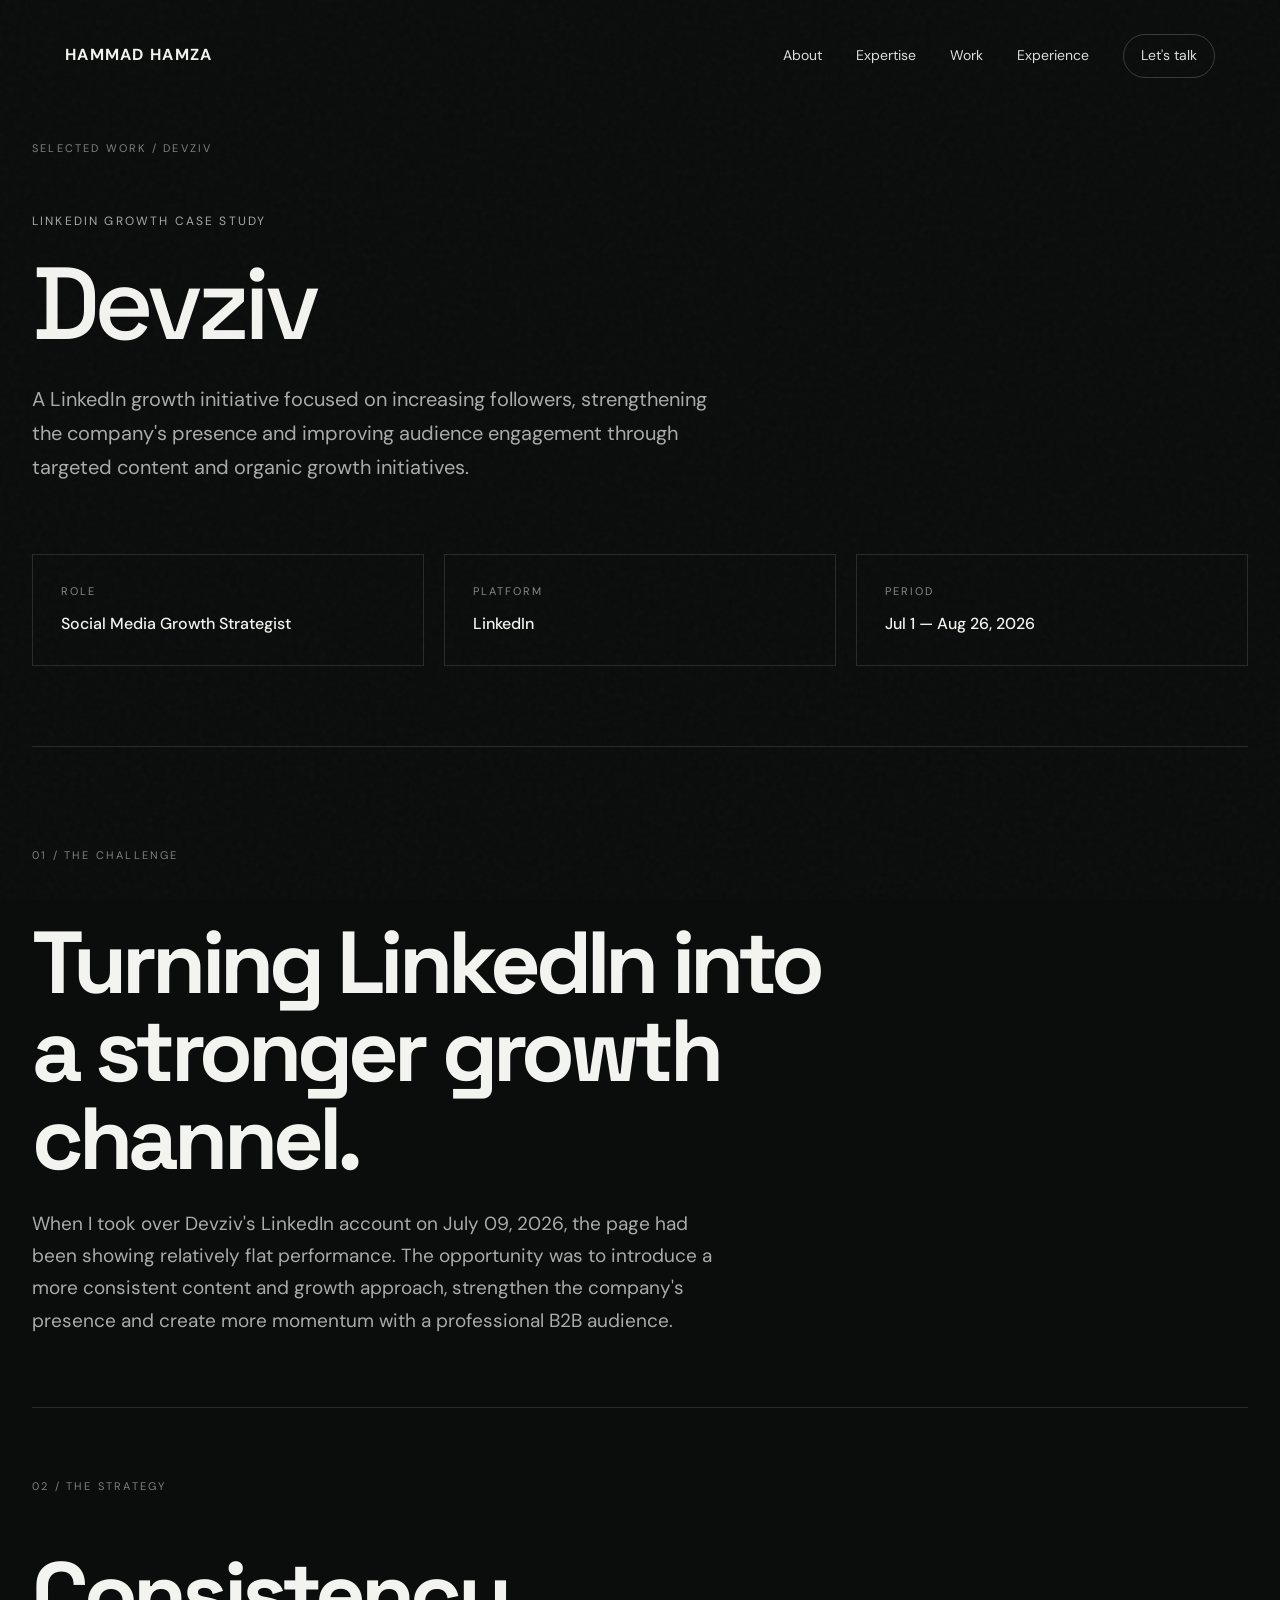
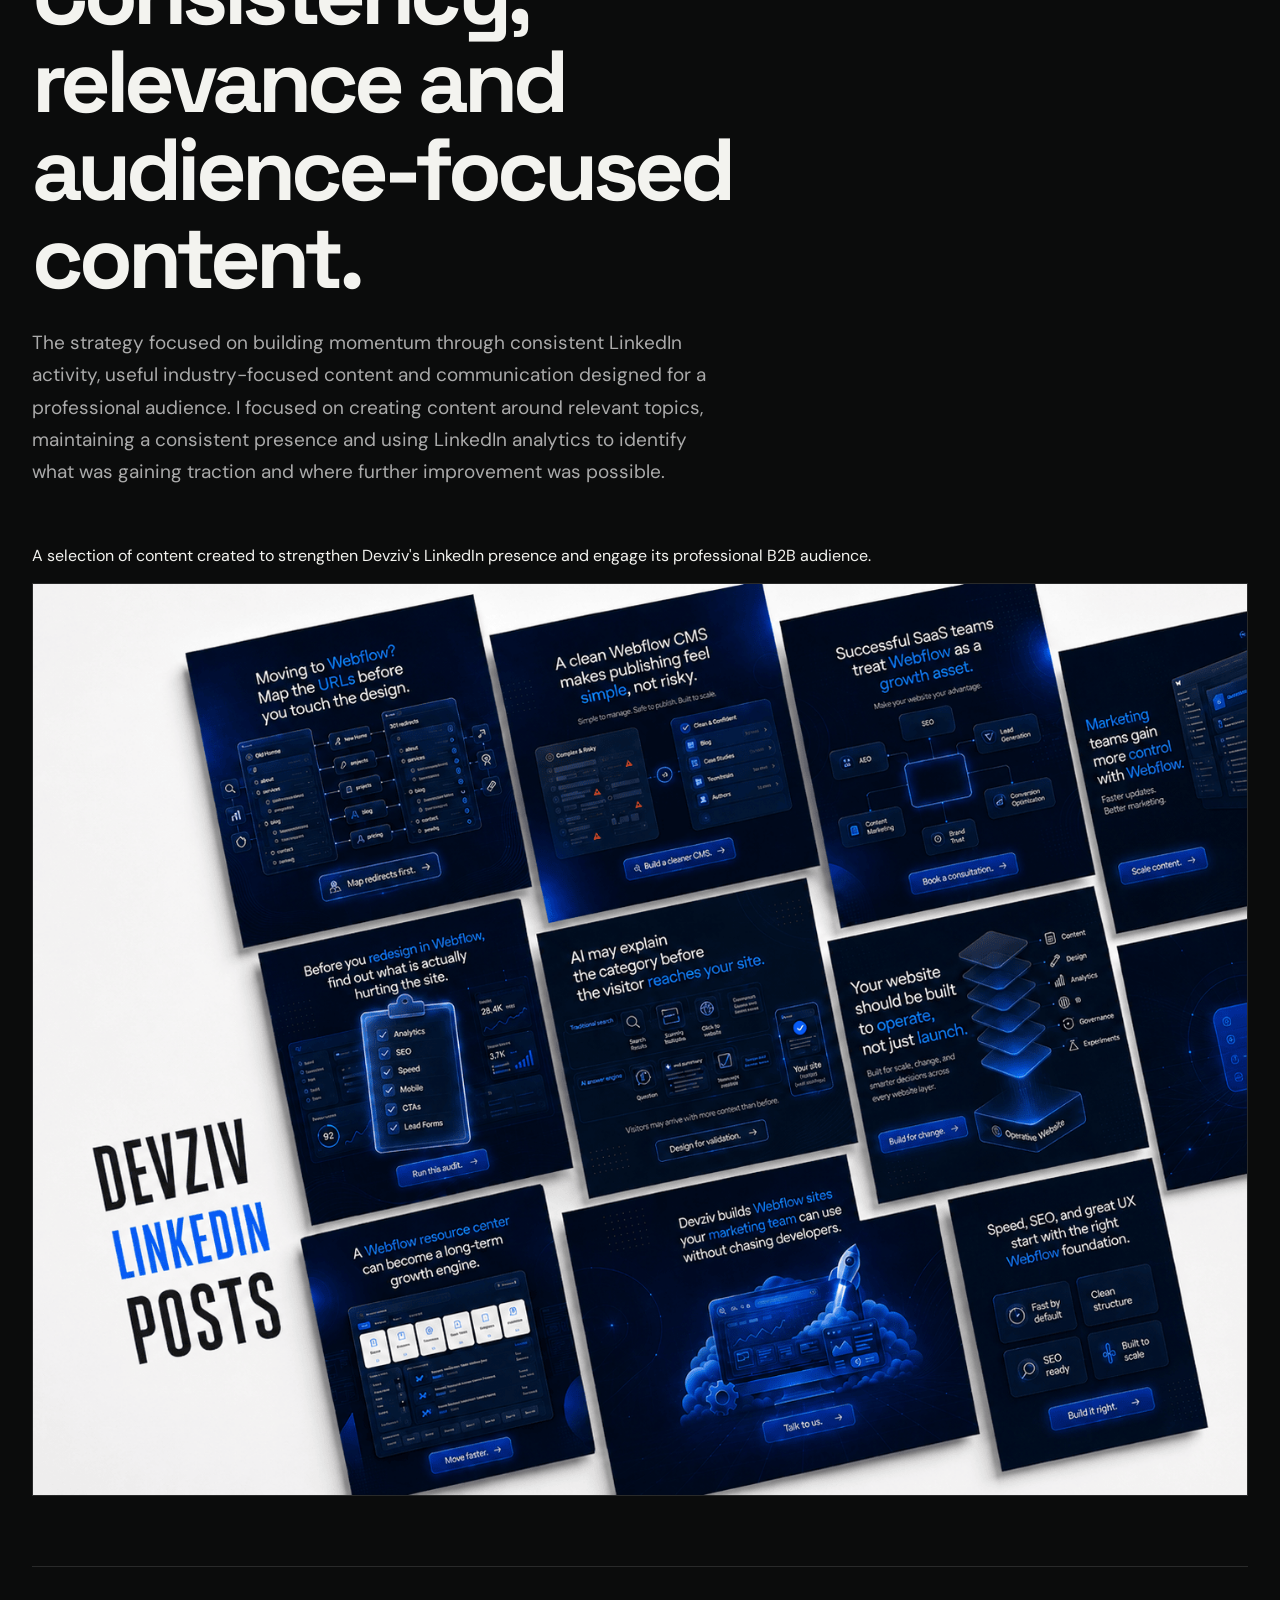
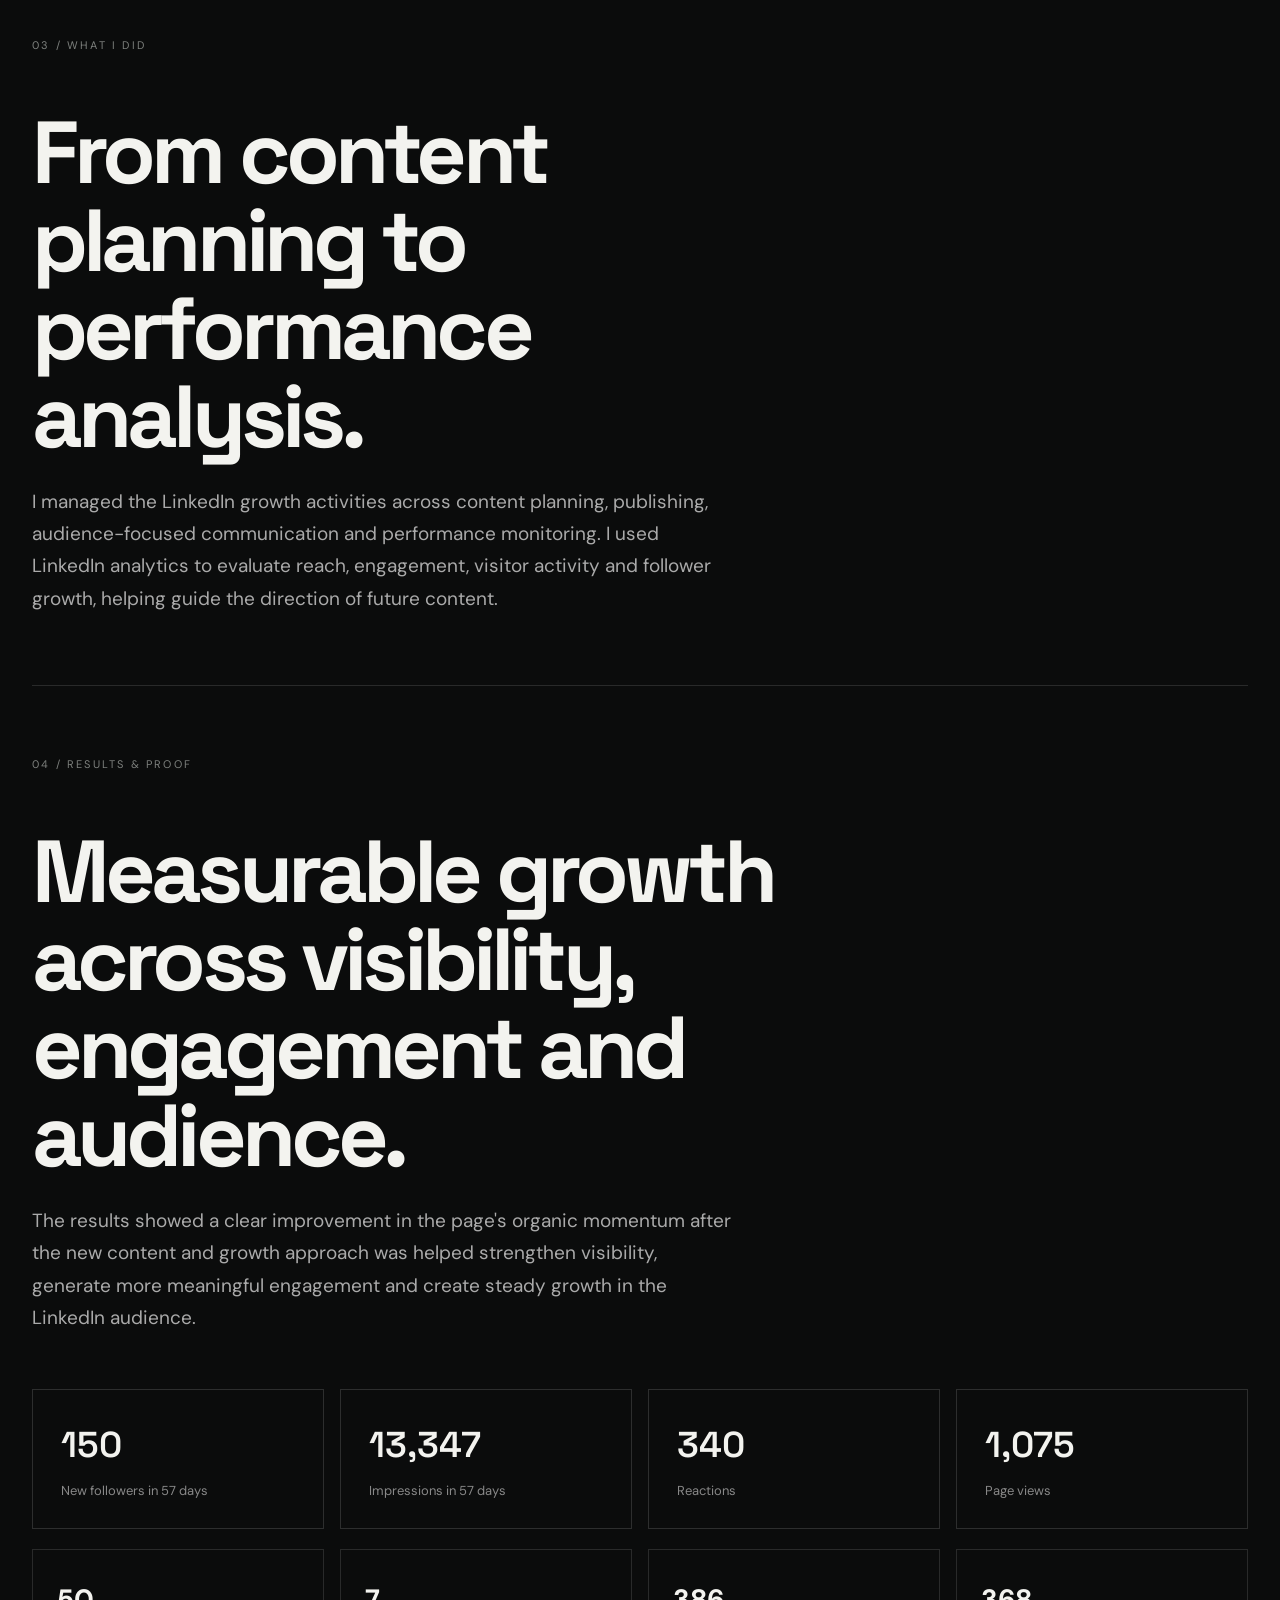
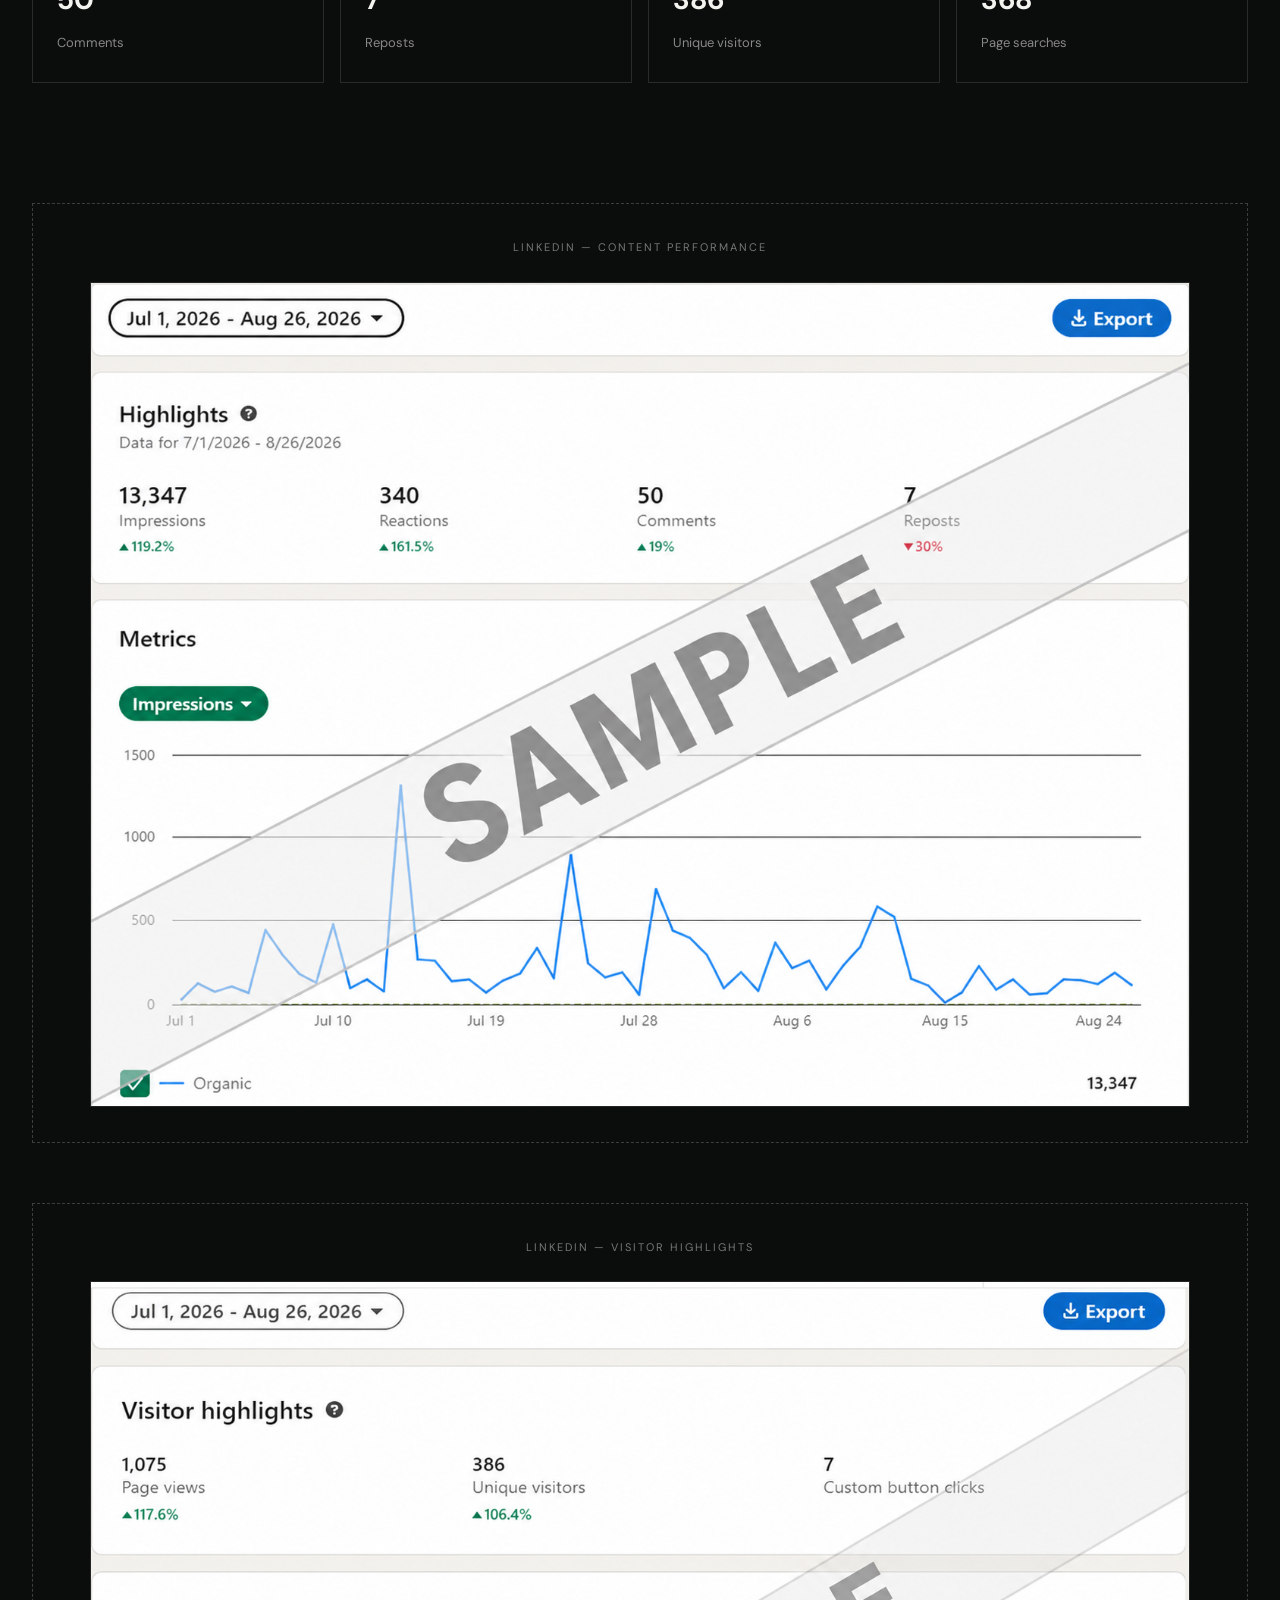
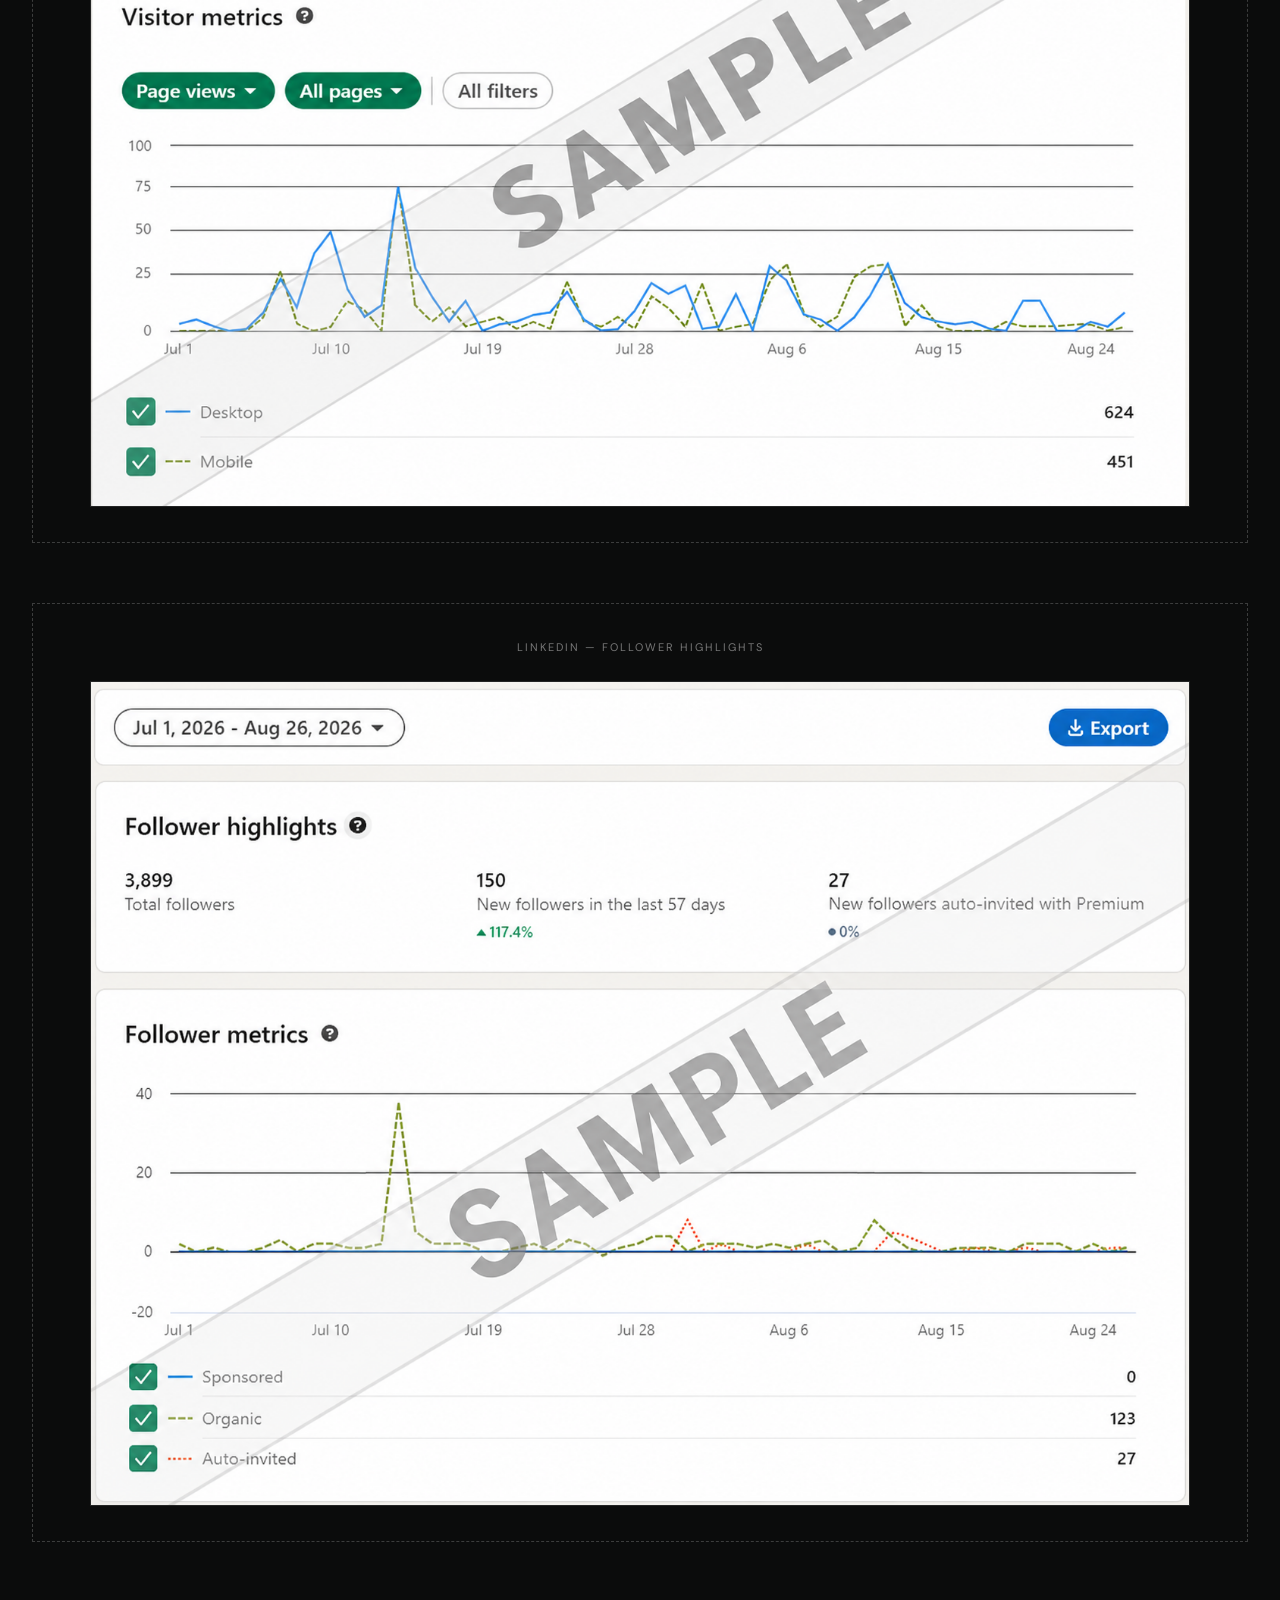
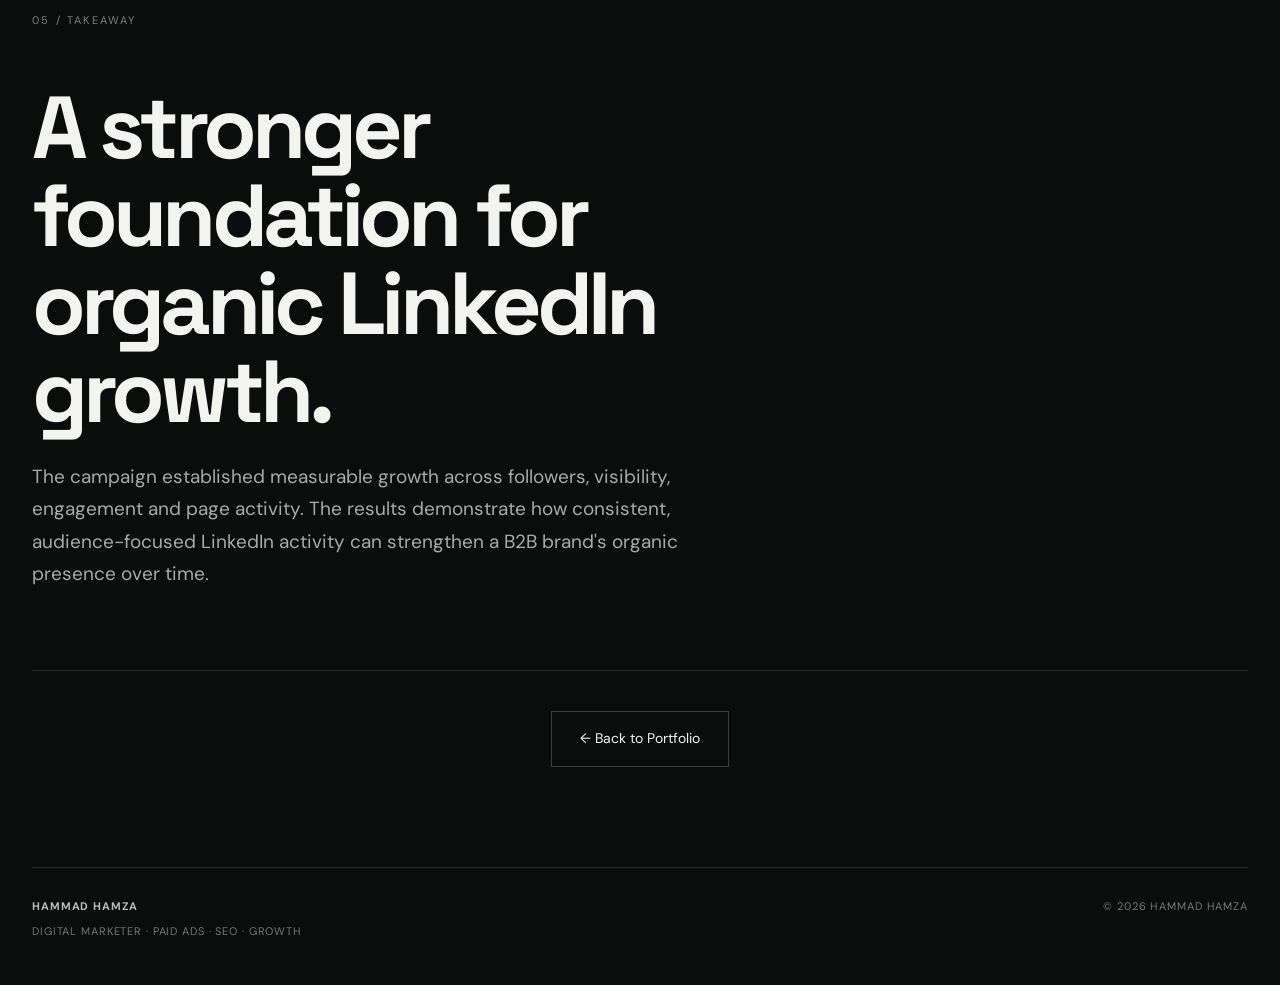
==== devziv.html @ 05656475 "Fix GitHub Pages file structure" ====
<!DOCTYPE html>
<html lang="en">
<head>
  <meta charset="UTF-8">
  <meta name="viewport" content="width=device-width, initial-scale=1.0">
  <meta name="description" content="Devziv — LinkedIn Growth Case Study by Hammad Hamza.">
  <title>Devziv — Hammad Hamza</title>

  <link rel="preconnect" href="https://fonts.googleapis.com">
  <link rel="preconnect" href="https://fonts.gstatic.com" crossorigin>
  <link href="https://fonts.googleapis.com/css2?family=DM+Sans:wght@400;500;600;700&family=Space+Grotesk:wght@400;500;600;700&display=swap" rel="stylesheet">

  <link rel="stylesheet" href="styles.css">
</head>

<body>

  <div class="noise"></div>

  <header class="site-header">
    <a class="logo" href="index.html">HAMMAD HAMZA</a>

    <nav class="nav">
      <a href="index.html#about">About</a>
      <a href="index.html#expertise">Expertise</a>
      <a href="index.html#work">Work</a>
      <a href="index.html#experience">Experience</a>
      <a href="index.html#contact" class="nav-cta">Let's talk</a>
    </nav>
  </header>

  <main>

    <section class="section-shell case-study-page">

      <div class="section-label">SELECTED WORK / DEVZIV</div>

      <div class="case-page-header">

        <p class="eyebrow">LINKEDIN GROWTH CASE STUDY</p>

        <h1>Devziv</h1>

        <p class="case-page-intro">
          A LinkedIn growth initiative focused on increasing followers,
          strengthening the company's presence and improving audience
          engagement through targeted content and organic growth initiatives.
        </p>

      </div>


      <div class="case-page-overview">

        <div>
          <span class="case-detail-label">ROLE</span>
          <strong>Social Media Growth Strategist</strong>
        </div>

        <div>
          <span class="case-detail-label">PLATFORM</span>
          <strong>LinkedIn</strong>
        </div>

        <div>
          <span class="case-detail-label">PERIOD</span>
          <strong>Jul 1 — Aug 26, 2026</strong>
        </div>

      </div>


      <div class="campaign-section" id="linkedin-growth">

  <div class="section-label">01 / THE CHALLENGE</div>

  <div class="campaign-heading">

    <h2>Turning LinkedIn into a stronger growth channel.</h2>

    <p>
      When I took over Devziv's LinkedIn account on July 09, 2026, the page
      had been showing relatively flat performance. The opportunity was to
      introduce a more consistent content and growth approach, strengthen the
      company's presence and create more momentum with a professional B2B
      audience.
    </p>
  </div>


  <div class="section-label">02 / THE STRATEGY</div>

  <div class="campaign-heading">

    <h2>Consistency, relevance and audience-focused content.</h2>

    <p>
      The strategy focused on building momentum through consistent LinkedIn
      activity, useful industry-focused content and communication designed for
      a professional audience. I focused on creating content around relevant
      topics, maintaining a consistent presence and using LinkedIn analytics
      to identify what was gaining traction and where further improvement was
      possible.
   </p>

  </div>

  <div class="content-showcase">

  <p>
    A selection of content created to strengthen Devziv's LinkedIn presence
    and engage its professional B2B audience.
  </p>

  <img
    src="assets/case-studies/devziv-posts-mockup.png"
    alt="Selected LinkedIn posts created for Devziv">

</div>


  <div class="section-label">03 / WHAT I DID</div>

  <div class="campaign-heading">


    <h2>From content planning to performance analysis.</h2>

    <p>
      I managed the LinkedIn growth activities across content planning,
      publishing, audience-focused communication and performance monitoring.
      I used LinkedIn analytics to evaluate reach, engagement, visitor
      activity and follower growth, helping guide the direction of future
      content.
    </p>

  </div>



  <div class="section-label">04 / RESULTS & PROOF</div>

  <div class="campaign-heading">

    <h2>Measurable growth across visibility, engagement and audience.</h2>

    <p>
      The results showed a clear improvement in the page's organic
      momentum after the new content and growth approach was
      helped strengthen visibility, generate more meaningful engagement
      and create steady growth in the LinkedIn audience.
    </p>

    </div>

      <div class="campaign-results">

    <div class="campaign-result">
      <strong>150</strong>
      <span>New followers in 57 days</span>
    </div>

    <div class="campaign-result">
      <strong>13,347</strong>
      <span>Impressions in 57 days</span>
    </div>

    <div class="campaign-result">
      <strong>340</strong>
      <span>Reactions</span>
    </div>

    <div class="campaign-result">
      <strong>1,075</strong>
      <span>Page views</span>
    </div>

  </div>


  <div class="platform-results">

    <div>
      <strong>50</strong>
      <span>Comments</span>
    </div>

    <div>
      <strong>7</strong>
      <span>Reposts</span>
    </div>

    <div>
      <strong>386</strong>
      <span>Unique visitors</span>
    </div>

    <div>
      <strong>368</strong>
      <span>Page searches</span>
    </div>

  </div>

  </div>


  <div class="campaign-screenshot">

    <span>LINKEDIN — CONTENT PERFORMANCE</span>

    <img
    src="assets/case-studies/devziv-content.png"
    alt="Devziv LinkedIn content highlights">

  </div>


  <div class="campaign-screenshot">

    <span>LINKEDIN — VISITOR HIGHLIGHTS</span>

    <img
    src="assets/case-studies/devziv-visitors.png"
    alt="Devziv LinkedIn visitor highlights">

  </div>


  <div class="campaign-screenshot">

    <span>LINKEDIN — FOLLOWER HIGHLIGHTS</span>

    <img
    src="assets/case-studies/devziv-followers.png"
    alt="Devziv LinkedIn follower growth results">

  </div>

  <div class="takeaway-spacing"></div>

  <div class="section-label">05 / TAKEAWAY</div>

  <div class="campaign-heading">

    <h2>A stronger foundation for organic LinkedIn growth.</h2>

    <p>
      The campaign established measurable growth across followers, visibility,
      engagement and page activity. The results demonstrate how consistent,
      audience-focused LinkedIn activity can strengthen a B2B brand's organic
      presence over time.
    </p>

  </div>

</div>


      <div class="back-to-portfolio">

        <a href="index.html#work">← Back to Portfolio</a>

      </div>

    </section>

  </main>


  <footer>

    <div>
      <strong>HAMMAD HAMZA</strong>
      <span>Digital Marketer · Paid Ads · SEO · Growth</span>
    </div>

    <div>
      <span>© 2026 Hammad Hamza</span>
    </div>

  </footer>

</body>
</html>
---- styles.css ----
:root{
  --bg:#0b0c0c;
  --panel:#111313;
  --panel-2:#171919;
  --text:#f3f3ef;
  --muted:#9b9d99;
  --line:#292c2b;
  --accent:#ff4b18;
  --max:1240px;
  --radius:28px;
}
*{box-sizing:border-box;margin:0;padding:0}
html{scroll-behavior:smooth}
body{background:var(--bg);color:var(--text);font-family:"DM Sans",sans-serif;line-height:1.55;overflow-x:hidden}
body:has(.nav.open){overflow:hidden}
a{color:inherit;text-decoration:none}
button,input,textarea{font:inherit}
button{cursor:pointer}
.noise{position:fixed;inset:0;pointer-events:none;z-index:100;opacity:.035;background-image:url("data:image/svg+xml,%3Csvg viewBox='0 0 180 180' xmlns='http://www.w3.org/2000/svg'%3E%3Cfilter id='n'%3E%3CfeTurbulence type='fractalNoise' baseFrequency='.9' numOctaves='4' stitchTiles='stitch'/%3E%3C/filter%3E%3Crect width='100%25' height='100%25' filter='url(%23n)' opacity='.7'/%3E%3C/svg%3E")}
.site-header{position:fixed;top:10px;left:50%;transform:translateX(-50%);width:min(var(--max),calc(100% - 130px));z-index:50;display:flex;align-items:center;justify-content:space-between;padding:24px 0;mix-blend-mode:normal}
.logo{font-weight:700;letter-spacing:.08em}
.nav{display:flex;align-items:center;gap:34px;font-size:14px}
.nav a{color:#ddd;transition:.25s}
.nav a:hover{color:#fff}
.nav-cta{padding:10px 17px;border:1px solid #3a3c3b;border-radius:999px}
.menu-toggle{display:none;background:none;border:0}
.section-shell,.section{width:min(var(--max),calc(100% - 64px));margin:auto}
.hero{min-height:900px;position:relative;margin-top:24px;border:1px solid #2b2d2c;border-radius:32px;overflow:hidden;background:radial-gradient(circle at 70% 25%,#252827 0,#111313 34%,#0b0c0c 70%)}
.hero:before{content:"";position:absolute;inset:0;background:linear-gradient(120deg,transparent 35%,rgba(255,255,255,.035),transparent 65%);pointer-events:none}
.hero-bg-word{position:absolute;left:5%;top:80px;font-family:"Space Grotesk";font-size:clamp(130px,22vw,290px);font-weight:700;letter-spacing:-.09em;line-height:.8;color:#fff;opacity:.055;white-space:nowrap}
.hero-top{position:absolute;top:28px;left:28px;right:28px;display:flex;justify-content:space-between;color:#a5a6a2;font-size:13px;text-transform:uppercase;letter-spacing:.12em}
.hero-content{position:relative;z-index:2;min-height:790px;display:grid;grid-template-columns:1fr .9fr;align-items:end;padding:170px 7% 150px}
.hero-copy{
  max-width:670px;
  align-self:end;
  transform:translateY(-150px);
}
.eyebrow{font-size:12px;letter-spacing:.18em;text-transform:uppercase;color:#a7a9a6;margin-bottom:24px}
h1,h2,h3{font-family:"Space Grotesk",sans-serif;letter-spacing:-.055em;line-height:.98}
h1{
  font-size:clamp(42px,5vw,50px);
  font-weight:500;
  max-width:750px;
}

h1 span{
  display:block;
  font-size:.55em;
  line-height:1.25;
  letter-spacing:-.02em;
  color:#9b9d99;
  margin-top:18px;
}
h1 em,h2 em{font-style:normal;color:#9b9d99}
.hero-description{max-width:520px;font-size:18px;color:#c2c3bf;margin:32px 0}
.hero-actions{display:flex;align-items:center;gap:28px;margin-top:30px}
.btn{border:0;display:inline-flex;align-items:center;gap:22px;padding:16px 22px;border-radius:999px;font-weight:600}
.btn-primary{background:var(--accent);color:#fff}
.btn-primary span{font-size:18px}
.text-link{font-weight:600}
.text-link span{color:var(--accent);margin-left:8px}
.hero-visual{height:620px;position:relative;display:flex;align-items:center;justify-content:center}
.visual-frame{width:min(430px,90%);height:600px;border-radius:220px 220px 40px 40px;overflow:hidden;border:1px solid #343736;background:linear-gradient(145deg,#6b6d69,#222423);position:relative;box-shadow:0 30px 90px rgba(0,0,0,.5)}
.visual-frame img{
  width:100%;
  height:100%;
  object-fit:contain;
  filter:grayscale(1) contrast(1.05);
  position:relative;
  z-index:2;
  transform:translateY(30px);
}
.visual-placeholder{position:absolute;inset:0;display:flex;flex-direction:column;align-items:center;justify-content:center;color:#d4d5d1;z-index:1}
.visual-placeholder span{font-size:12px;letter-spacing:.2em}
.visual-placeholder strong{font:700 60px "Space Grotesk";letter-spacing:-.07em}
.visual-placeholder small{margin-top:12px;color:#999}
.visual-tag{position:absolute;right:0;bottom:70px;font-size:15px;letter-spacing:.14em;line-height:1.6;color:#aaa;text-align:right}
.hero-bottom{position:absolute;bottom:0;left:0;right:0;border-top:1px solid #282b2a;display:flex;justify-content:space-around;padding:17px 20px;color:#8d8f8c;font-size:12px;text-transform:uppercase;letter-spacing:.12em}
.section{padding:150px 0}
.section-label{font-size:11px;color:#7e817e;letter-spacing:.2em;text-transform:uppercase;margin-bottom:55px}
.intro-grid{display:grid;grid-template-columns:1.1fr 1fr;gap:12%;align-items:start}
.intro h2,.section-heading h2,.toolkit h2{font-size:clamp(48px,6vw,86px);font-weight:500}
.intro h2 span{color:#70736f}
.intro p{color:#a9aba7;margin-bottom:20px;max-width:620px}
.intro .lead{font-size:21px;color:#ddd}
.stats{margin-top:90px;border-top:1px solid var(--line);border-bottom:1px solid var(--line);display:grid;grid-template-columns:repeat(3,1fr)}
.stat{padding:30px 20px;border-right:1px solid var(--line)}
.stat:last-child{border-right:0}
.stat strong{display:block;font:500 clamp(36px,4vw,62px) "Space Grotesk";letter-spacing:-.07em}
.stat span{display:block;color:#80837f;font-size:12px;text-transform:uppercase;letter-spacing:.08em;margin-top:7px}
.section-heading{display:flex;justify-content:space-between;align-items:end;gap:40px;margin-bottom:70px}
.section-heading p{max-width:380px;color:#888b87}
.service-grid{display:grid;grid-template-columns:repeat(2,1fr);border-top:1px solid var(--line);border-left:1px solid var(--line)}
.service-card{min-height:350px;padding:30px;border-right:1px solid var(--line);border-bottom:1px solid var(--line);transition:.35s}
.service-card:hover{background:#121515;transform:translateY(-4px)}
.service-number{color:#666a67;font-size:12px}
.service-card h3{font-size:34px;font-weight:500;margin:70px 0 18px}
.service-card p{color:#8f928e;max-width:340px}
.tags,.case-tags,.tool-cloud{display:flex;flex-wrap:wrap;gap:8px}
.tags{margin-top:25px}
.tags span,.case-tags span{font-size:11px;color:#a3a6a2;border:1px solid #2d302f;padding:6px 9px;border-radius:999px}
.case-study{display:grid;grid-template-columns:100px 1fr;gap:50px;padding:55px 0;border-top:1px solid var(--line)}
.case-study:last-child{border-bottom:1px solid var(--line)}
.case-index{font:500 24px "Space Grotesk";color:#666a67}
.case-meta{font-size:11px;color:#888b87;text-transform:uppercase;letter-spacing:.13em;margin-bottom:22px}
.case-main h3{font-size:clamp(36px,4vw,58px);max-width:850px;font-weight:500}
.case-main>p{max-width:760px;color:#949793;font-size:17px;margin:25px 0}
.case-result{display:flex;align-items:center;gap:18px;margin:30px 0}
.case-result strong{font:500 55px "Space Grotesk";letter-spacing:-.07em}
.case-result span{max-width:230px;color:#777a77;font-size:12px}
.timeline{border-top:1px solid var(--line)}
.timeline-item{display:grid;grid-template-columns:240px 1fr;gap:60px;padding:35px 0;border-bottom:1px solid var(--line)}
.timeline-date{font-size:12px;color:#727571;text-transform:uppercase;letter-spacing:.1em}
.timeline-item h3{font-size:31px;font-weight:500}
.timeline-item h4{font-size:13px;color:var(--accent);font-weight:500;margin:9px 0 15px}
.timeline-item p{max-width:720px;color:#888b87}
.approach-list{border-top:1px solid var(--line)}
.approach-row{display:grid;grid-template-columns:80px 1fr 1.2fr;gap:30px;align-items:center;padding:32px 0;border-bottom:1px solid var(--line)}
.approach-row span{color:#666a67}
.approach-row h3{font-size:35px;font-weight:500}
.approach-row p{color:#858884;max-width:500px}
.toolkit{background:var(--panel);border:1px solid #252827;border-radius:28px;padding:55px}
.tool-cloud{margin-top:55px;gap:12px}
.tool-cloud span{border:1px solid #303332;padding:12px 16px;border-radius:999px;color:#aaa}
.contact{position:relative;min-height:760px;margin-bottom:70px;border:1px solid #2a2d2c;border-radius:32px;overflow:hidden;background:linear-gradient(145deg,#151817,#0c0e0e)}
.contact-bg{position:absolute;right:-5%;top:8%;font:700 clamp(120px,22vw,300px) "Space Grotesk";line-height:.8;letter-spacing:-.1em;color:#fff;opacity:.035;pointer-events:none}
.contact>.section-label{position:absolute;top:35px;left:7%;z-index:2}
.contact-grid{position:relative;z-index:2;display:grid;grid-template-columns:1fr .8fr;gap:10%;padding:150px 7% 80px;min-height:760px;align-items:center}
.contact h2{font-size:clamp(60px,7vw,100px);font-weight:500}
.contact-copy{max-width:560px;color:#969994;font-size:17px;margin:30px 0}
.email{font-size:18px;font-weight:600;border-bottom:1px solid #555;padding-bottom:8px}
.contact-form{background:rgba(20,22,21,.75);border:1px solid #303332;border-radius:24px;padding:30px;backdrop-filter:blur(8px)}
.contact-form label{display:block;color:#8e918d;font-size:12px;margin-bottom:20px;text-transform:uppercase;letter-spacing:.1em}
.contact-form input,.contact-form textarea{display:block;width:100%;background:#0c0e0e;border:1px solid #303332;border-radius:10px;color:#fff;padding:13px;margin-top:8px;outline:none;resize:vertical}
.contact-form input:focus,.contact-form textarea:focus{border-color:#666}
.contact-form .btn{margin-top:5px}
.form-status{font-size:13px;color:#999;margin-top:15px;min-height:20px}
footer{width:min(var(--max),calc(100% - 64px));margin:auto;border-top:1px solid var(--line);padding:30px 0 45px;display:flex;justify-content:space-between;gap:30px;color:#747773;font-size:11px;text-transform:uppercase;letter-spacing:.08em}
footer div{display:flex;flex-direction:column;gap:8px}
footer strong{color:#bbb}
@media(max-width:900px){
  .site-header{padding:18px 0}
  .menu-toggle{display:flex;flex-direction:column;gap:5px}
  .menu-toggle span{display:block;width:25px;height:1px;background:#fff}
  .nav{position:fixed;inset:0;background:#0b0c0c;display:flex;flex-direction:column;justify-content:center;gap:28px;font-size:22px;transform:translateX(100%);transition:.35s}
  .nav.open{transform:translateX(0)}
  .hero{min-height:auto}
  .hero-content{grid-template-columns:1fr;padding:150px 7% 100px}
  .hero-visual{height:500px;margin-top:50px}
  .visual-frame{height:500px}
  .hero-bottom{overflow:auto;justify-content:flex-start;gap:35px;white-space:nowrap}
  .intro-grid,.contact-grid{grid-template-columns:1fr;gap:60px}
  .stats{grid-template-columns:repeat(2,1fr)}
  .stat:nth-child(2){border-right:0}
  .stat:nth-child(-n+2){border-bottom:1px solid var(--line)}
  .service-grid{grid-template-columns:repeat(2,1fr)}
  .timeline-item{grid-template-columns:150px 1fr;gap:25px}
}
@media(max-width:600px){
  .section-shell,.section,footer{width:calc(100% - 30px)}
  .hero{border-radius:22px;margin-top:10px}
  .hero-top{font-size:10px}
  .hero-top span:last-child{display:none}
  .hero-bg-word{top:180px;font-size:105px}
  h1{font-size:54px}
  .hero-description{font-size:16px}
  .hero-actions{flex-wrap:wrap}
  .hero-visual{height:430px}
  .visual-frame{height:430px;width:270px}
  .visual-placeholder strong{font-size:45px}
  .visual-tag{right:3%;bottom:20px}
  .section{padding:100px 0}
  .section-label{margin-bottom:35px}
  .intro h2,.section-heading h2,.toolkit h2{font-size:48px}
  .section-heading{display:block;margin-bottom:45px}
  .section-heading p{margin-top:20px}
  .stats{margin-top:60px}
  .stat{padding:22px 12px}
  .stat strong{font-size:38px}
  .service-grid{grid-template-columns:1fr}
  .service-card{min-height:300px}
  .case-study{grid-template-columns:1fr;gap:15px;padding:40px 0}
  .case-main h3{font-size:38px}
  .timeline-item{grid-template-columns:1fr;gap:10px}
  .approach-row{grid-template-columns:45px 1fr;gap:10px}
  .approach-row p{grid-column:2}
  .toolkit{padding:30px 20px}
  .tool-cloud{margin-top:35px}
  .contact{border-radius:22px;margin-bottom:35px}
  .contact-grid{padding:120px 7% 60px}
  .contact h2{font-size:58px}
  footer{display:block}
  footer div+div{margin-top:20px}
}
.experience-note{
  margin-top:30px;
  color:#d0d3d0;
  font-size:15px;
  line-height:1.6;
  max-width:1000px;
}
.case-results{
  display:flex;
  gap:30px;
  margin:30px 0;
  flex-wrap:nowrap;
  align-items:center;
}

.case-results .case-result{
  flex:1;
  min-width:0;
}

.case-details-link{
  display:block;
  width:max-content;
  margin-top:28px;
  margin-left:auto;
}

.case-footer{
  display:flex;
  align-items:center;
  justify-content:space-between;
  gap:30px;
  margin-top:28px;
}

.case-footer .case-tags{
  margin:0;
}

.case-footer .case-details-link{
  margin:0;
  white-space:nowrap;
}

/* Feeling Blessed case study page */

.case-study-page{
  padding-top:140px;
  padding-bottom:100px;
}

.case-page-header{
  max-width:850px;
  margin:50px 0 70px;
}

.case-page-header h1{
  font-size:clamp(56px, 8vw, 110px);
  line-height:.95;
  margin:15px 0 30px;
}

.case-page-intro{
  max-width:700px;
  font-size:20px;
  line-height:1.7;
  color:#aaa;
}

.case-page-overview{
  display:grid;
  grid-template-columns:repeat(3, 1fr);
  gap:20px;
  margin-bottom:80px;
}

.case-page-overview > div{
  border:1px solid rgba(255,255,255,.12);
  padding:28px;
}

.case-detail-label{
  display:block;
  font-size:11px;
  letter-spacing:2px;
  text-transform:uppercase;
  color:#888;
  margin-bottom:12px;
}

.case-page-overview strong{
  font-size:16px;
  font-weight:500;
}

.campaign-selector{
  display:grid;
  grid-template-columns:repeat(2, 1fr);
  gap:24px;
  margin-bottom:120px;
}

.campaign-card{
  display:block;
  padding:45px;
  min-height:280px;
  border:1px solid rgba(255,255,255,.14);
  text-decoration:none;
  color:inherit;
  transition:transform .3s ease, border-color .3s ease;
}

.campaign-card:hover{
  transform:translateY(-6px);
  border-color:rgba(255,255,255,.4);
}

.campaign-card > span{
  font-size:12px;
  letter-spacing:2px;
  color:#888;
}

.campaign-card h2{
  margin:45px 0 12px;
  font-size:32px;
}

.campaign-card p{
  color:#999;
  margin-bottom:35px;
}

.campaign-card strong{
  font-size:14px;
  font-weight:500;
}

.campaign-section{
  padding-top:100px;
  margin-bottom:120px;
  border-top:1px solid rgba(255,255,255,.12);
  scroll-margin-top:100px;
}

.campaign-section h2{
  font-size:clamp(36px, 5vw, 64px);
  margin:30px 0 20px;
}

.campaign-section > p{
  max-width:700px;
  color:#aaa;
  line-height:1.7;
  font-size:18px;
}

.campaign-proof{
  display:grid;
  grid-template-columns:repeat(2, 1fr);
  gap:24px;
  margin-top:50px;
}

.proof-placeholder{
  min-height:300px;
  border:1px dashed rgba(255,255,255,.2);
  display:flex;
  flex-direction:column;
  align-items:center;
  justify-content:center;
  text-align:center;
}

.proof-placeholder span{
  font-size:12px;
  letter-spacing:2px;
}

.proof-placeholder p{
  color:#777;
  margin-top:10px;
}

@media (max-width:700px){

  .case-study-page{
    padding-top:100px;
  }

  .case-page-overview,
  .campaign-selector,
  .campaign-proof{
    grid-template-columns:1fr;
  }

  .case-page-header h1{
    font-size:56px;
  }

  .campaign-card{
    padding:28px;
  }

}

html{
  scroll-behavior:smooth;
}

/* Ramadan case study */

.campaign-heading{
  max-width:800px;
  margin:45px 0 55px;
}

.campaign-heading h2{
  font-size:clamp(48px, 7vw, 88px);
  line-height:1;
  margin:15px 0 25px;
}

.campaign-heading > p:last-child{
  max-width:700px;
  color:#aaa;
  font-size:19px;
  line-height:1.7;
}

.campaign-results{
  display:grid;
  grid-template-columns:repeat(4, 1fr);
  gap:16px;
  margin-bottom:90px;
}

.campaign-result{
  padding:28px;
  border:1px solid rgba(255,255,255,.14);
  min-height:140px;
  display:flex;
  flex-direction:column;
  justify-content:space-between;
}

.campaign-result strong{
  font-family:"Space Grotesk", sans-serif;
  font-size:36px;
  font-weight:600;
}

.campaign-result span{
  color:#888;
  font-size:13px;
  line-height:1.5;
}

.campaign-platform{
  margin-top:100px;
  padding-top:70px;
  border-top:1px solid rgba(255,255,255,.12);
}

.campaign-platform-header{
  max-width:750px;
  margin-bottom:45px;
}

.campaign-platform-header > span{
  display:block;
  font-size:12px;
  letter-spacing:2px;
  color:#777;
  margin-bottom:15px;
}

.campaign-platform-header h3{
  font-size:42px;
  margin:0 0 15px;
}

.campaign-platform-header p{
  color:#999;
  font-size:17px;
  line-height:1.7;
}

.platform-results{
  display:grid;
  grid-template-columns:repeat(4, 1fr);
  gap:16px;
  margin-bottom:40px;
}

.platform-results > div{
  padding:22px;
  border-left:1px solid rgba(255,255,255,.15);
}

.platform-results strong{
  display:block;
  font-size:28px;
  margin-bottom:8px;
}

.platform-results span{
  color:#888;
  font-size:13px;
}

.campaign-screenshot{
  min-height:420px;
  border:1px dashed rgba(255,255,255,.2);
  display:flex;
  flex-direction:column;
  align-items:center;
  justify-content:flex-start;
  text-align:center;
  margin-top:60px;
  padding:35px;
  box-sizing:border-box;
}

.campaign-screenshot span{
  font-size:11px;
  letter-spacing:2px;
  color:#777;
}

.campaign-screenshot p{
  color:#555;
  margin-top:12px;
}

.meta-campaign-grid{
  display:grid;
  grid-template-columns:repeat(2, 1fr);
  gap:16px;
}

.meta-campaign{
  padding:30px;
  border:1px solid rgba(255,255,255,.14);
}

.meta-campaign > span{
  display:block;
  font-size:11px;
  letter-spacing:2px;
  color:#777;
  margin-bottom:25px;
}

.meta-campaign strong{
  display:block;
  font-size:34px;
  margin-bottom:6px;
}

.meta-campaign p{
  margin:0 0 18px;
  color:#aaa;
}

.meta-campaign small{
  color:#666;
  line-height:1.5;
}

@media (max-width:800px){

  .campaign-results,
  .platform-results{
    grid-template-columns:repeat(2, 1fr);
  }

  .meta-campaign-grid{
    grid-template-columns:1fr;
  }

}

@media (max-width:500px){

  .campaign-results,
  .platform-results{
    grid-template-columns:1fr;
  }

  .campaign-result strong{
    font-size:30px;
  }

}

.campaign-screenshot img{
  display:block;
  width:100%;
  max-width:1100px;
  height:auto;
  margin:25px auto 0;
  border:1px solid rgba(255,255,255,.1);
}

.back-to-portfolio{
  margin-top:80px;
  padding-top:40px;
  border-top:1px solid rgba(255,255,255,.12);
  text-align:center;
}

.back-to-portfolio a{
  display:inline-block;
  padding:16px 28px;
  border:1px solid rgba(255,255,255,.2);
  color:inherit;
  text-decoration:none;
  font-size:14px;
  transition:all .3s ease;
}

.back-to-portfolio a:hover{
  border-color:rgba(255,255,255,.5);
  transform:translateY(-3px);
}

.case-details-link{
  display:inline-flex;
  align-items:center;
  justify-content:center;
  padding:14px 22px;
  border:1px solid rgba(255,255,255,.2);
  color:#fff;
  text-decoration:none;
  font-size:13px;
  letter-spacing:.5px;
  transition:
    background-color .3s ease,
    border-color .3s ease,
    color .3s ease,
    transform .3s ease;
}

.case-details-link:hover{
  background-color:#fff;
  border-color:#fff;
  color:#000;
  transform:translateY(-2px);
}

/* Devziv case study section separators */
#linkedin-growth > .section-label {
  padding-top: 70px;
  margin-top: 70px;
  border-top: 1px solid rgba(255, 255, 255, 0.12);
}

#linkedin-growth > .section-label:first-child {
  padding-top: 0;
  margin-top: 0;
  border-top: none;
}

/* Devziv content showcase */
.content-showcase {
  margin-top: 50px;
  margin-bottom: 70px;
}

.content-showcase span {
  display: block;
  margin-bottom: 18px;
  font-size: 11px;
  font-weight: 600;
  letter-spacing: 0.14em;
  text-transform: uppercase;
  opacity: 0.55;
}

.content-showcase p {
  margin: 0 0 15px;
}

.content-showcase img {
  display: block;
  width: 100%;
  height: auto;
  border: 1px solid rgba(255, 255, 255, 0.12);
}

#linkedin-growth .platform-results > div {
  border: 1px solid rgba(255, 255, 255, 0.12);
  padding: 28px 24px;
}

#linkedin-growth .platform-results {
  margin-top: -70px;
}

.takeaway-spacing {
  height: 70px;
}

.toolkit-categories{
  display:grid;
  grid-template-columns:repeat(2, 1fr);
  gap:20px;
  margin-top:65px;
}

.tool-category{
  border:1px solid rgba(255,255,255,.14);
  background:#111313;
  padding:32px;
  min-height:230px;
  border-radius:20px;
  transition:background .3s ease, border-color .3s ease, transform .3s ease;
}

.tool-category:hover{
  background:#151817;
  border-color:rgba(255,255,255,.3);
  transform:translateY(-4px);
}

.tool-category-number{
  display:block;
  font-size:11px;
  letter-spacing:.15em;
  color:#666a67;
  margin-bottom:30px;
}

.tool-category h3{
  font-size:30px;
  font-weight:500;
  margin-bottom:25px;
}

.tool-category .tool-cloud{
  display:flex;
  flex-wrap:wrap;
  gap:8px;
  margin-top:0;
}

.tool-category .tool-cloud span{
  font-size:12px;
  padding:8px 12px;
  border:1px solid rgba(255,255,255,.12);
  border-radius:999px;
  color:#aaa;
  background:#0c0e0e;
  transition:background .25s ease, border-color .25s ease, color .25s ease;
}

.tool-category .tool-cloud span:hover{
  background:#1b1e1d;
  border-color:#4a4d4b;
  color:#fff;
}

@media(max-width:600px){
  .toolkit-categories{
    grid-template-columns:1fr;
    margin-top:35px;
  }

  .tool-category{
    min-height:auto;
    padding:25px;
  }

  .tool-category h3{
    font-size:26px;
  }
}

/* Contact links */

.contact-links {
  display: flex;
  flex-direction: row;
  align-items: center;
  gap: 18px;
  width: 100%;
  margin-top: 35px;
}

.contact-link {
  display: inline-flex;
  align-items: center;
  gap: 10px;
  color: #fff;
  text-decoration: none;
  transition: opacity .25s ease, transform .25s ease;
}

.contact-link:hover {
  opacity: .65;
  transform: translateY(-2px);
}

.contact-icon {
  display: flex;
  align-items: center;
  justify-content: center;
  width: 28px;
  height: 28px;
  flex-shrink: 0;
}

.contact-icon svg {
  width: 24px;
  height: 24px;
}

.contact-link-info {
  display: flex;
  flex-direction: column;
  gap: 2px;
}

.contact-link-label {
  font-size: 10px;
  letter-spacing: .14em;
  color: #777a77;
  text-transform: uppercase;
}

.contact-link strong {
  font-size: 13px;
  font-weight: 500;
  color: #fff;
}

.contact-arrow {
  display: none;
}

@media (max-width: 700px) {
  .contact-links {
    flex-direction: row;
    align-items: center;
    justify-content: flex-start;
    gap: 14px;
  }
}

/* Contact logo buttons */

.contact-links {
  display: flex;
  align-items: center;
  gap: 18px;
  width: 100%;
  margin-top: 35px;
}

.contact-logo {
  width: 58px;
  height: 58px;
  display: flex;
  align-items: center;
  justify-content: center;
  border: 1px solid rgba(255,255,255,.16);
  border-radius: 50%;
  color: #fff;
  background: #111313;
  transition: transform .25s ease, background-color .25s ease, border-color .25s ease;
}

.contact-logo svg {
  width: 25px;
  height: 25px;
}

.contact-logo:hover {
  transform: translateY(-4px);
  background: #1b1e1d;
  border-color: rgba(255,255,255,.4);
}

@media (max-width: 700px) {
  .contact-links {
    flex-direction: row;
    justify-content: flex-start;
    align-items: center;
    gap: 14px;
  }

  .contact-logo {
    width: 52px;
    height: 52px;
  }
}
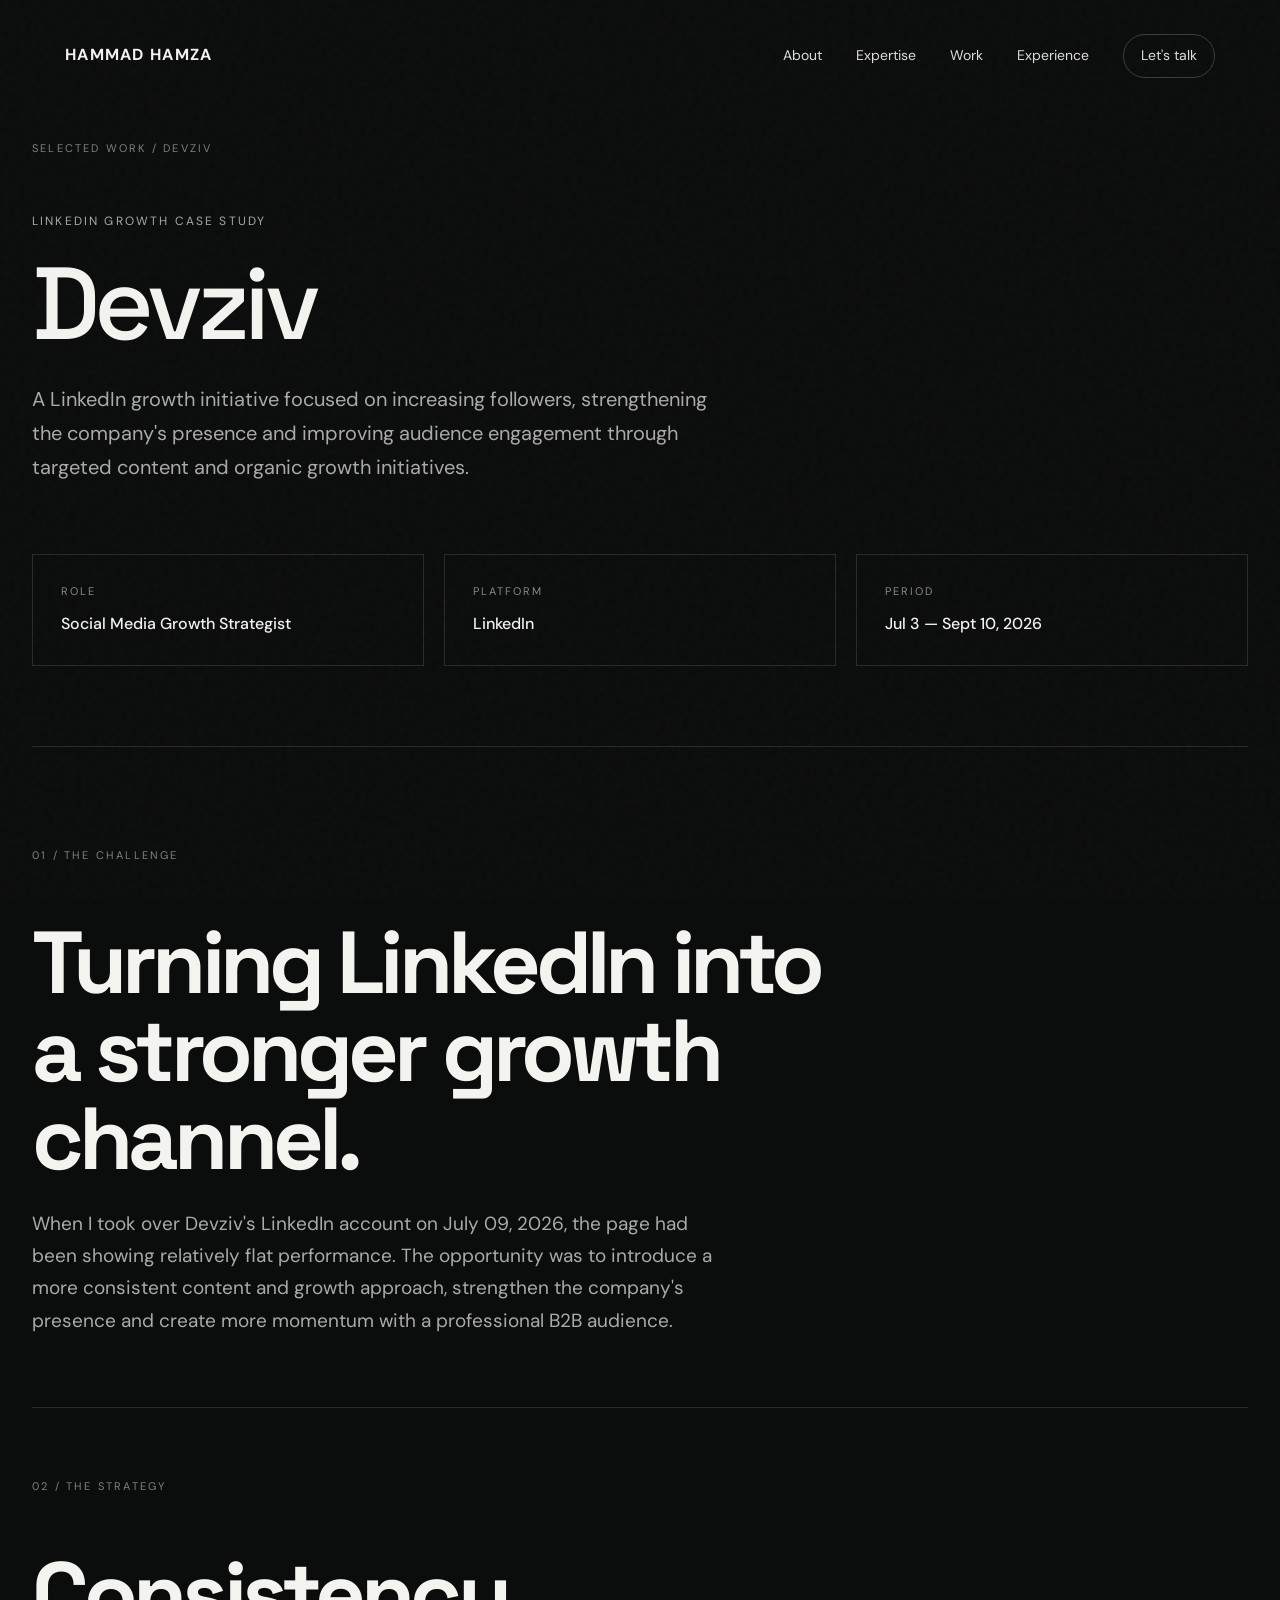
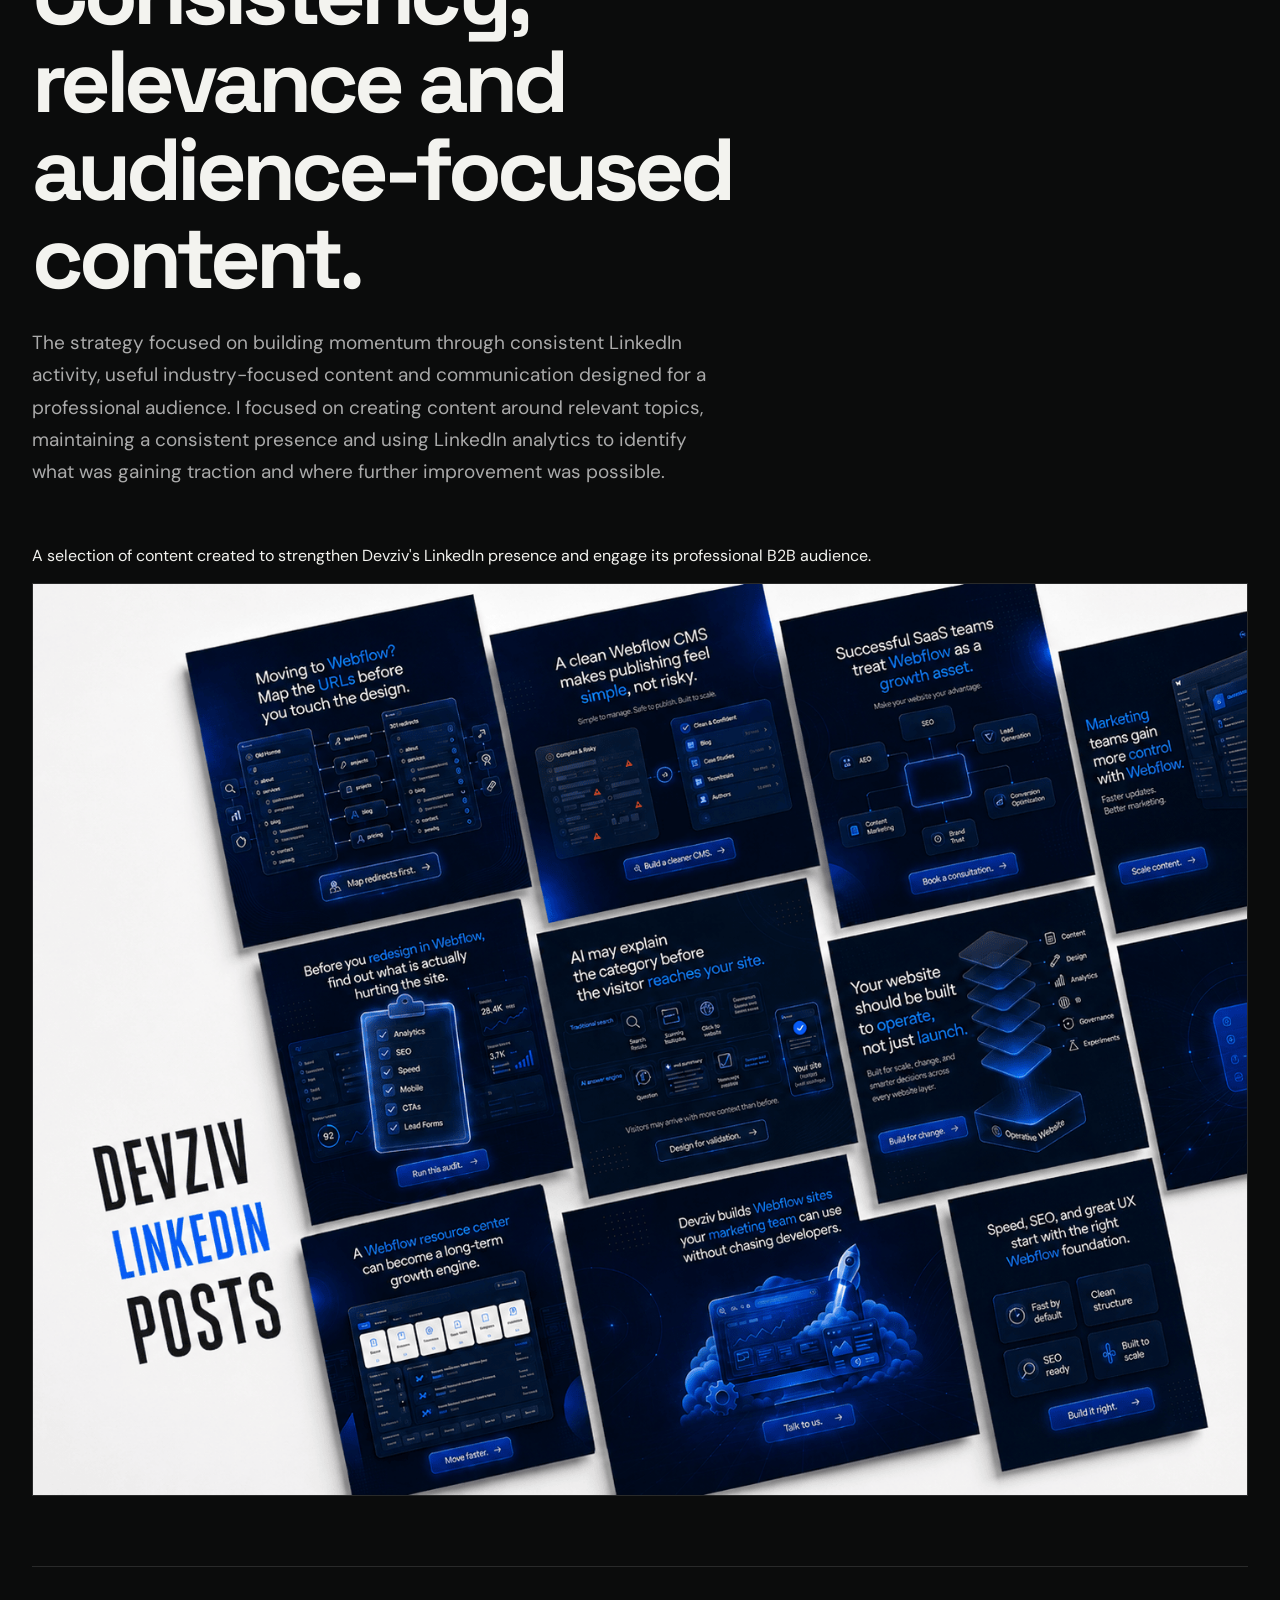
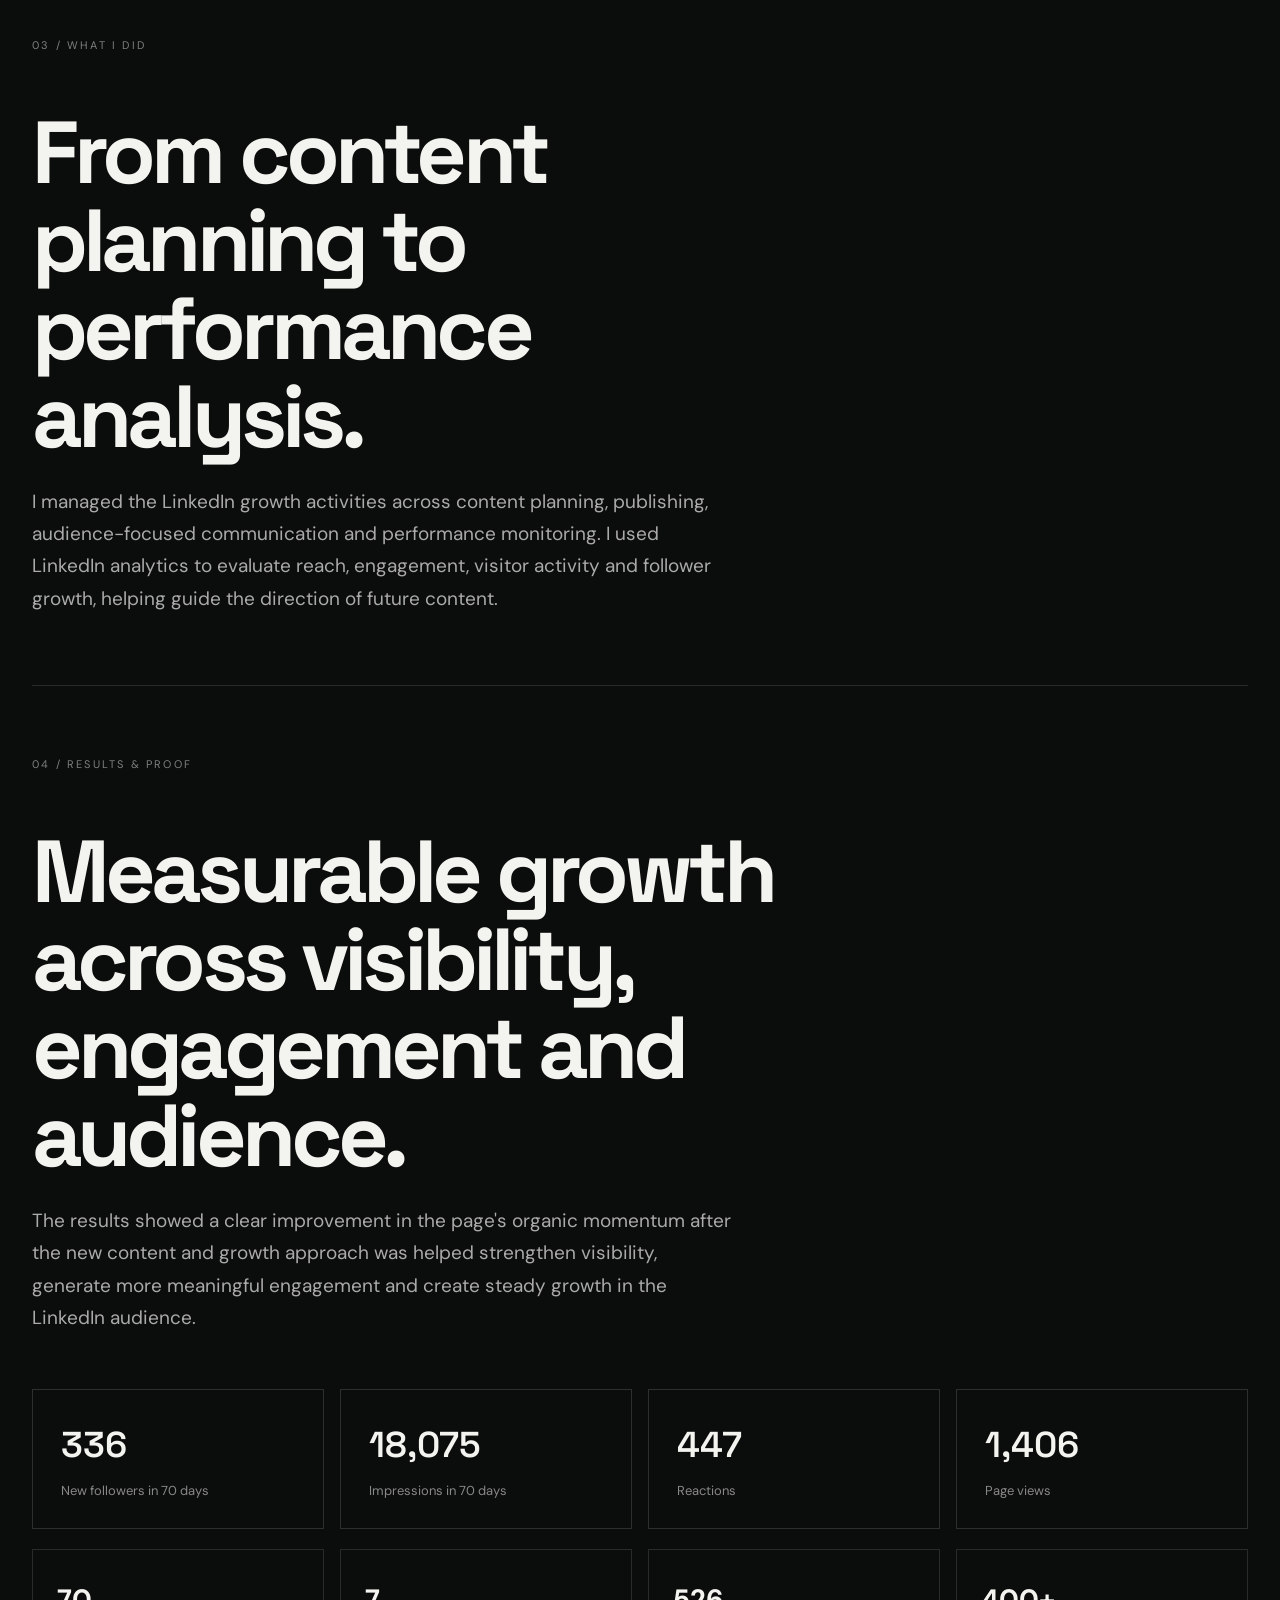
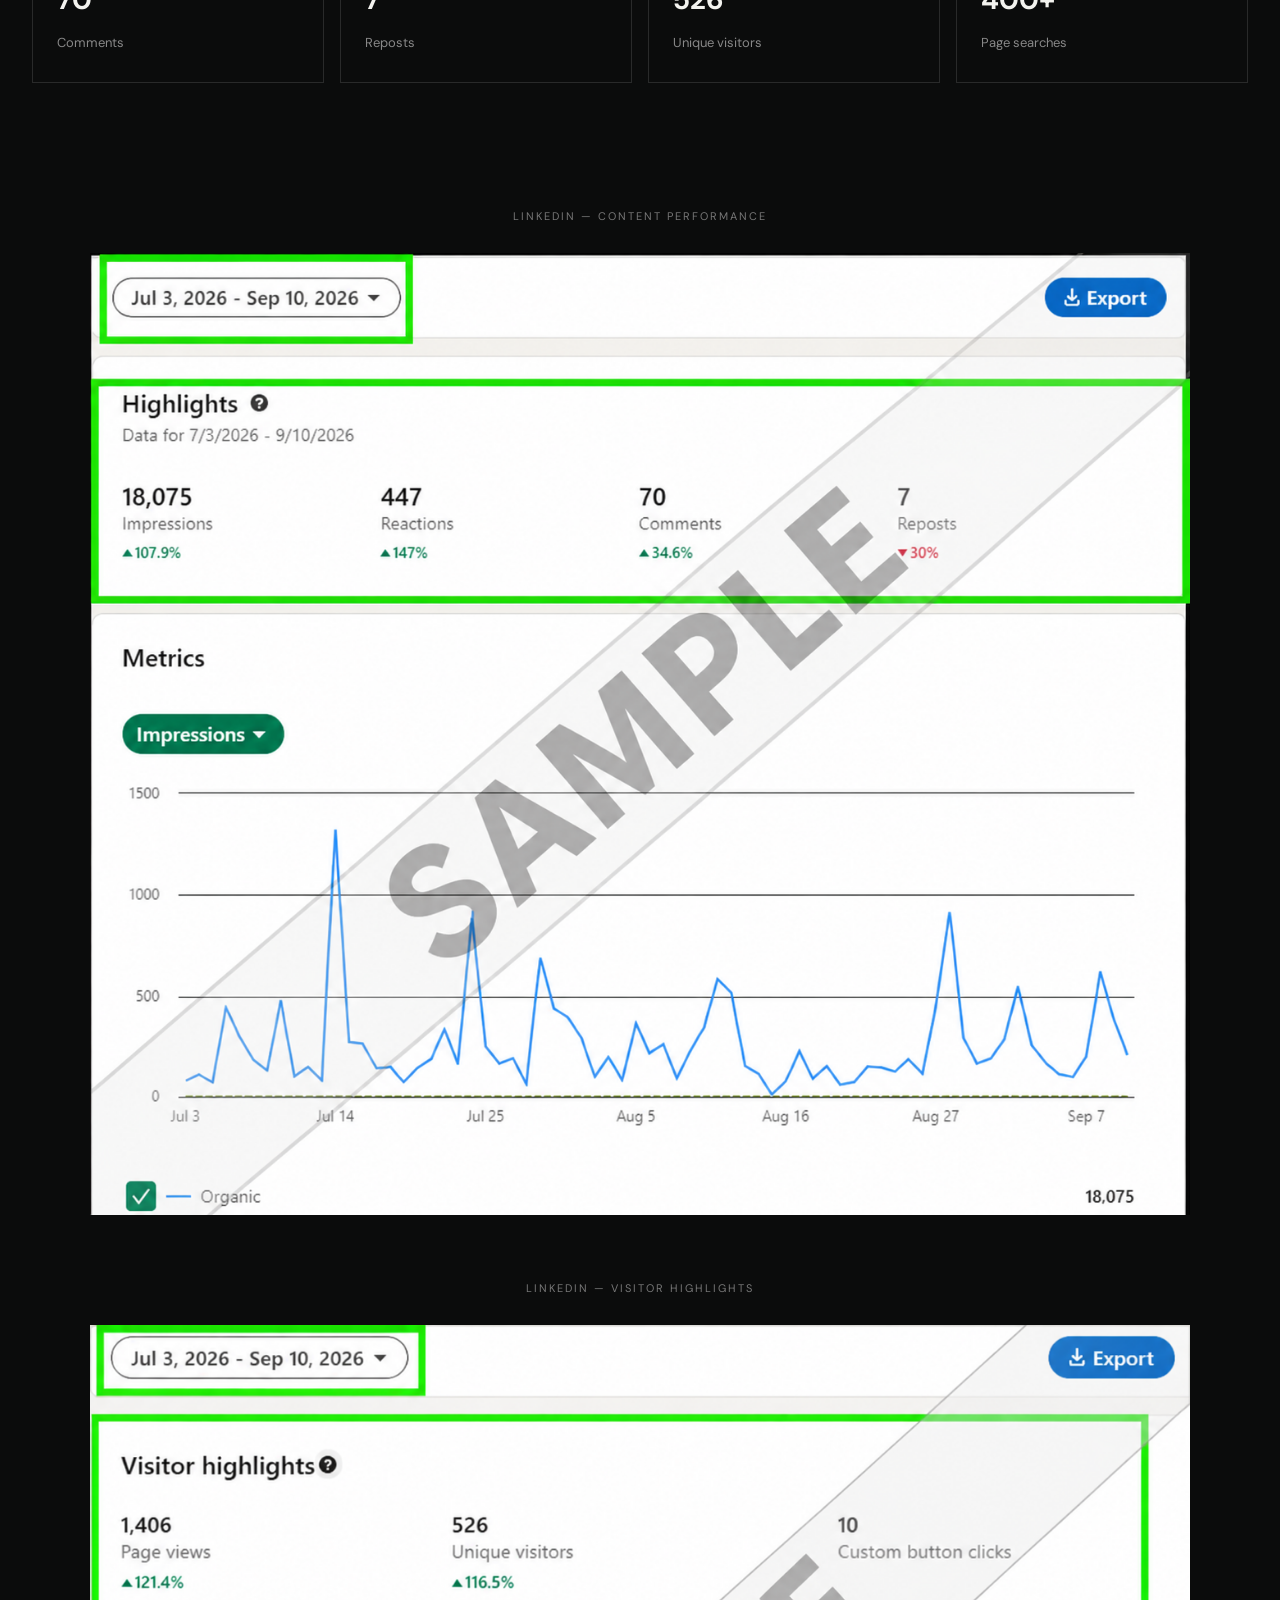
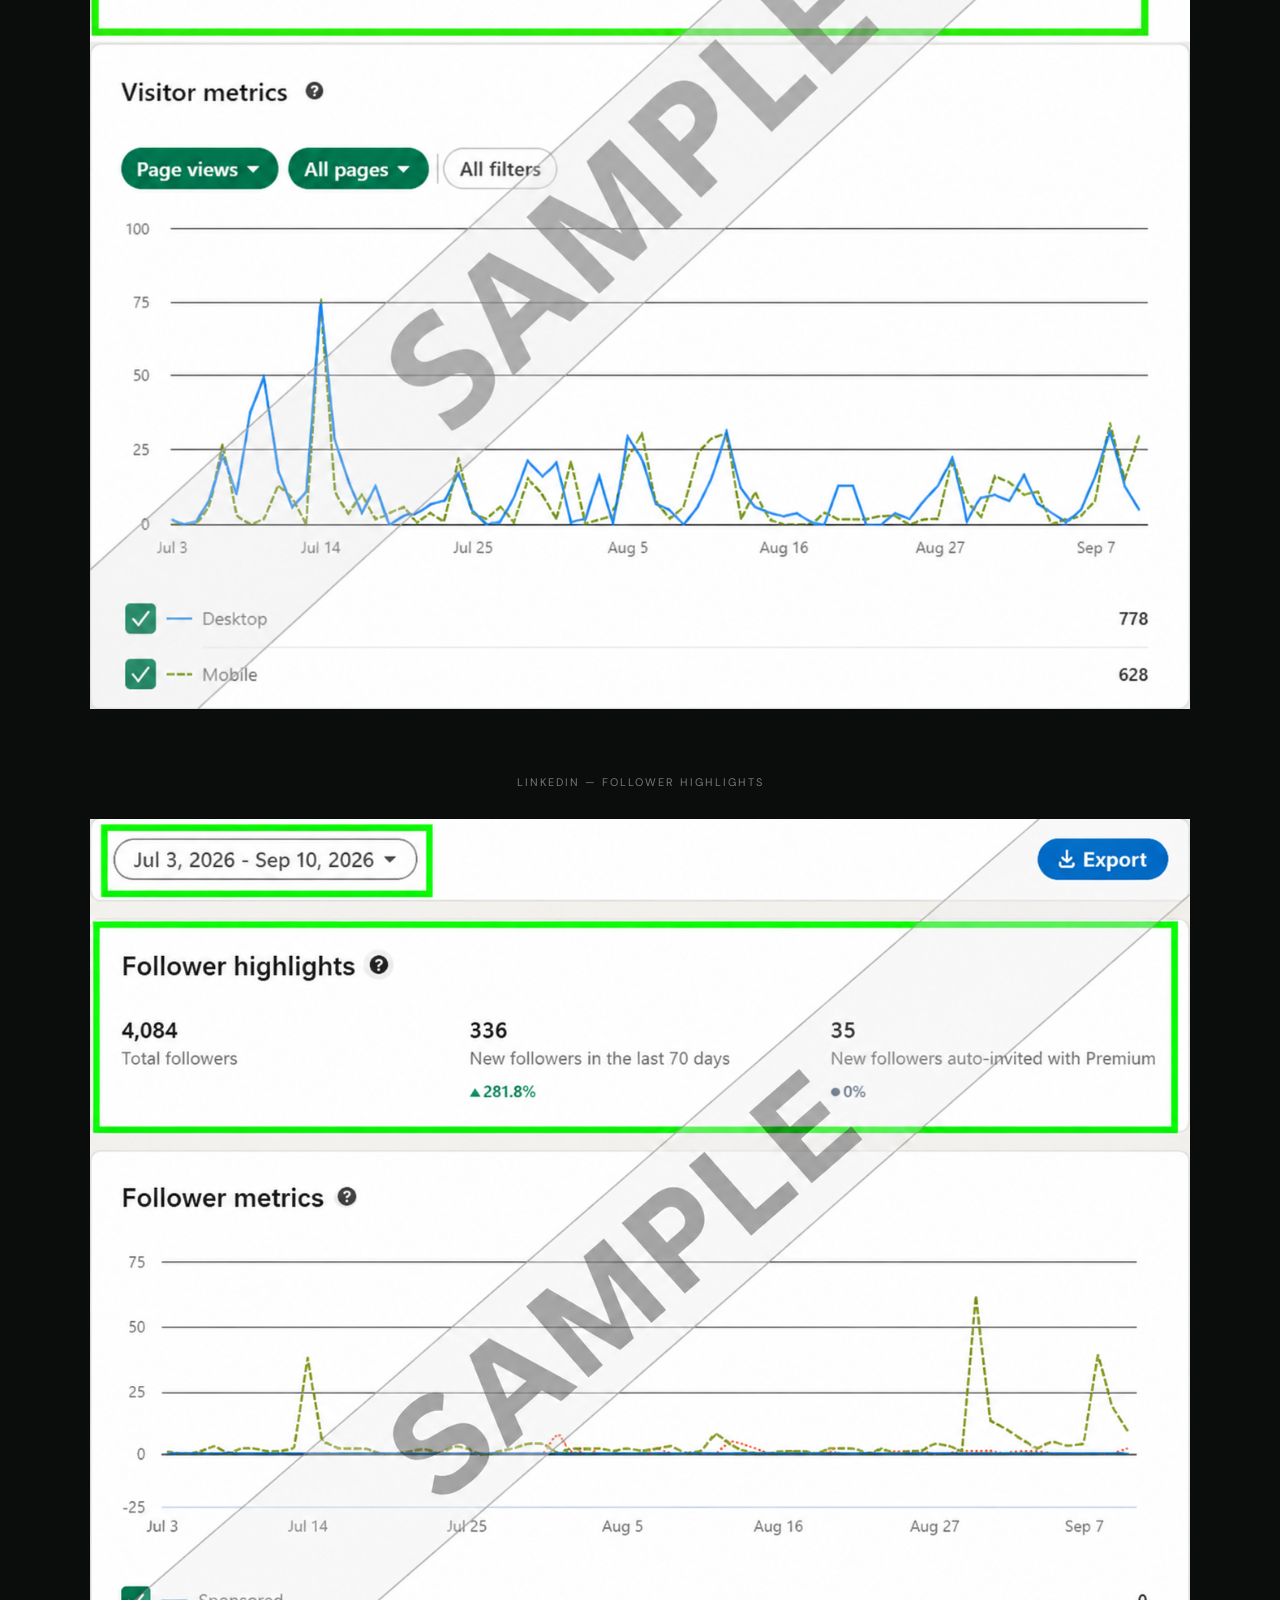
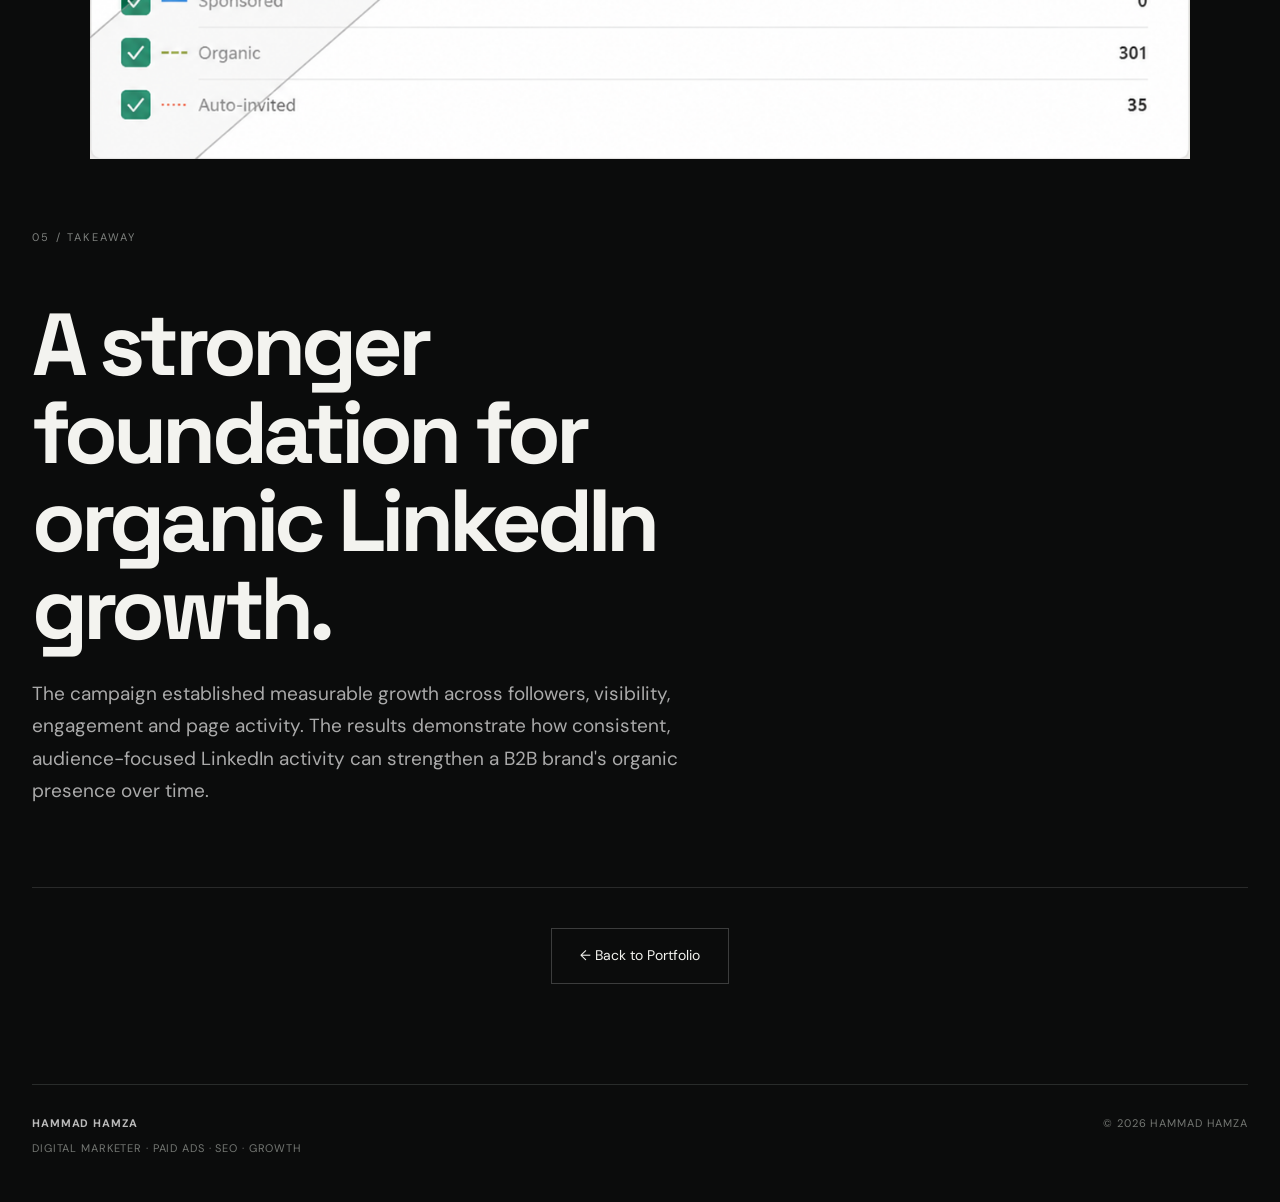
==== commit ff5e6ce3: "Update portfolio" ====
--- a/devziv.html
+++ b/devziv.html
@@ -64,7 +64,7 @@
 
         <div>
           <span class="case-detail-label">PERIOD</span>
-          <strong>Jul 1 — Aug 26, 2026</strong>
+          <strong>Jul 3 — Sept 10, 2026</strong>
         </div>
 
       </div>
@@ -156,22 +156,22 @@
       <div class="campaign-results">
 
     <div class="campaign-result">
-      <strong>150</strong>
-      <span>New followers in 57 days</span>
-    </div>
-
-    <div class="campaign-result">
-      <strong>13,347</strong>
-      <span>Impressions in 57 days</span>
-    </div>
-
-    <div class="campaign-result">
-      <strong>340</strong>
+      <strong>336</strong>
+      <span>New followers in 70 days</span>
+    </div>
+
+    <div class="campaign-result">
+      <strong>18,075</strong>
+      <span>Impressions in 70 days</span>
+    </div>
+
+    <div class="campaign-result">
+      <strong>447</strong>
       <span>Reactions</span>
     </div>
 
     <div class="campaign-result">
-      <strong>1,075</strong>
+      <strong>1,406</strong>
       <span>Page views</span>
     </div>
 
@@ -181,7 +181,7 @@
   <div class="platform-results">
 
     <div>
-      <strong>50</strong>
+      <strong>70</strong>
       <span>Comments</span>
     </div>
 
@@ -191,12 +191,12 @@
     </div>
 
     <div>
-      <strong>386</strong>
+      <strong>526</strong>
       <span>Unique visitors</span>
     </div>
 
     <div>
-      <strong>368</strong>
+      <strong>400+</strong>
       <span>Page searches</span>
     </div>
 
--- a/styles.css
+++ b/styles.css
@@ -156,41 +156,223 @@
   .service-grid{grid-template-columns:repeat(2,1fr)}
   .timeline-item{grid-template-columns:150px 1fr;gap:25px}
 }
-@media(max-width:600px){
-  .section-shell,.section,footer{width:calc(100% - 30px)}
-  .hero{border-radius:22px;margin-top:10px}
-  .hero-top{font-size:10px}
-  .hero-top span:last-child{display:none}
-  .hero-bg-word{top:180px;font-size:105px}
-  h1{font-size:54px}
-  .hero-description{font-size:16px}
-  .hero-actions{flex-wrap:wrap}
-  .hero-visual{height:430px}
-  .visual-frame{height:430px;width:270px}
-  .visual-placeholder strong{font-size:45px}
-  .visual-tag{right:3%;bottom:20px}
-  .section{padding:100px 0}
-  .section-label{margin-bottom:35px}
-  .intro h2,.section-heading h2,.toolkit h2{font-size:48px}
-  .section-heading{display:block;margin-bottom:45px}
-  .section-heading p{margin-top:20px}
-  .stats{margin-top:60px}
-  .stat{padding:22px 12px}
-  .stat strong{font-size:38px}
-  .service-grid{grid-template-columns:1fr}
-  .service-card{min-height:300px}
-  .case-study{grid-template-columns:1fr;gap:15px;padding:40px 0}
-  .case-main h3{font-size:38px}
-  .timeline-item{grid-template-columns:1fr;gap:10px}
-  .approach-row{grid-template-columns:45px 1fr;gap:10px}
-  .approach-row p{grid-column:2}
-  .toolkit{padding:30px 20px}
-  .tool-cloud{margin-top:35px}
-  .contact{border-radius:22px;margin-bottom:35px}
-  .contact-grid{padding:120px 7% 60px}
-  .contact h2{font-size:58px}
-  footer{display:block}
-  footer div+div{margin-top:20px}
+@media (max-width: 600px) {
+
+  .section-shell,
+  .section,
+  footer {
+    width: calc(100% - 30px);
+  }
+
+  /* HERO */
+.hero {
+  width: 100%;
+  min-height: 850px;
+  margin-top: 10px;
+  border-radius: 22px;
+  display: block;
+  position: relative;
+  overflow: hidden;
+}
+
+  .hero-top {
+    top: 22px;
+    left: 20px;
+    right: 20px;
+    font-size: 9px;
+  }
+
+  .hero-top span:last-child {
+    display: none;
+  }
+
+  .hero-bg-word {
+    top: 490px;
+    left: 4%;
+    font-size: 90px;
+  }
+
+  .hero-content {
+    display: flex;
+    flex-direction: column;
+    align-items: stretch;
+    min-height: auto;
+    padding: 130px 24px 70px;
+  }
+
+  .hero-copy {
+    width: 100%;
+    max-width: none;
+    transform: none;
+  }
+
+  .eyebrow {
+    font-size: 10px;
+    margin-bottom: 20px;
+  }
+
+  h1 {
+    font-size: clamp(42px, 13vw, 58px);
+    line-height: .98;
+    max-width: 100%;
+  }
+
+h1 span {
+  display: block;
+  font-size: 0.52em;
+  line-height: 1.35;
+  margin-top: 14px;
+  color: #9b9d99;
+  opacity: 1;
+  visibility: visible;
+}
+
+  .hero-description {
+    max-width: 100%;
+    font-size: 16px;
+    line-height: 1.6;
+    margin: 25px 0;
+  }
+
+  .hero-actions {
+    display: flex;
+    flex-wrap: wrap;
+    gap: 16px;
+    margin-top: 25px;
+  }
+
+  .btn {
+    padding: 14px 18px;
+  }
+
+  /* HERO IMAGE */
+  .hero-visual {
+    width: 100%;
+    height: 430px;
+    margin-top: 45px;
+  }
+
+  .visual-frame {
+    width: 270px;
+    height: 430px;
+  }
+
+  .visual-placeholder strong {
+    font-size: 45px;
+  }
+
+  .visual-tag {
+    right: 3%;
+    bottom: 20px;
+    font-size: 12px;
+  }
+
+  /* HERO BOTTOM */
+  .hero-bottom {
+    position: relative;
+    overflow-x: auto;
+    justify-content: flex-start;
+    gap: 30px;
+    white-space: nowrap;
+    padding: 15px 20px;
+  }
+
+  /* REST OF MOBILE SITE */
+  .section {
+    padding: 100px 0;
+  }
+
+  .section-label {
+    margin-bottom: 35px;
+  }
+
+  .intro h2,
+  .section-heading h2,
+  .toolkit h2 {
+    font-size: 48px;
+  }
+
+  .section-heading {
+    display: block;
+    margin-bottom: 45px;
+  }
+
+  .section-heading p {
+    margin-top: 20px;
+  }
+
+  .stats {
+    margin-top: 60px;
+  }
+
+  .stat {
+    padding: 22px 12px;
+  }
+
+  .stat strong {
+    font-size: 38px;
+  }
+
+  .service-grid {
+    grid-template-columns: 1fr;
+  }
+
+  .service-card {
+    min-height: 300px;
+  }
+
+  .case-study {
+    grid-template-columns: 1fr;
+    gap: 15px;
+    padding: 40px 0;
+  }
+
+  .case-main h3 {
+    font-size: 38px;
+  }
+
+  .timeline-item {
+    grid-template-columns: 1fr;
+    gap: 10px;
+  }
+
+  .approach-row {
+    grid-template-columns: 45px 1fr;
+    gap: 10px;
+  }
+
+  .approach-row p {
+    grid-column: 2;
+  }
+
+  .toolkit {
+    padding: 30px 20px;
+  }
+
+  .tool-cloud {
+    margin-top: 35px;
+  }
+
+  .contact {
+    border-radius: 22px;
+    margin-bottom: 35px;
+  }
+
+  .contact-grid {
+    padding: 120px 7% 60px;
+  }
+
+  .contact h2 {
+    font-size: 58px;
+  }
+
+  footer {
+    display: block;
+  }
+
+  footer div + div {
+    margin-top: 20px;
+  }
 }
 .experience-note{
   margin-top:30px;
@@ -504,17 +686,12 @@
 }
 
 .campaign-screenshot{
-  min-height:420px;
-  border:1px dashed rgba(255,255,255,.2);
-  display:flex;
-  flex-direction:column;
-  align-items:center;
-  justify-content:flex-start;
+  margin-top:60px;
+  padding:0;
+  box-sizing:border-box;
   text-align:center;
-  margin-top:60px;
-  padding:35px;
-  box-sizing:border-box;
-}
+}
+
 
 .campaign-screenshot span{
   font-size:11px;
@@ -594,8 +771,9 @@
   max-width:1100px;
   height:auto;
   margin:25px auto 0;
-  border:1px solid rgba(255,255,255,.1);
-}
+  border:0;
+}
+
 
 .back-to-portfolio{
   margin-top:80px;
@@ -889,3 +1067,128 @@
     height: 52px;
   }
 }
+
+/* Mobile navigation fix */
+@media (max-width: 900px) {
+
+  .site-header {
+    position: fixed;
+    top: 10px;
+    left: 50%;
+    transform: translateX(-50%);
+    width: calc(100% - 30px);
+    z-index: 9999;
+  }
+
+  .logo {
+    position: relative;
+    z-index: 10001;
+  }
+
+  .menu-toggle {
+    display: flex;
+    flex-direction: column;
+    gap: 5px;
+    position: relative;
+    z-index: 10001;
+    background: none;
+    border: 0;
+  }
+
+  .nav {
+    position: fixed;
+    top: 0;
+    left: 0;
+    width: 100%;
+    height: 100dvh;
+    background: #0b0c0c;
+    z-index: 9998;
+
+    display: flex;
+    flex-direction: column;
+    align-items: center;
+    justify-content: center;
+    gap: 28px;
+
+    transform: translateX(100%);
+    transition: transform .35s ease;
+
+    overflow-y: auto;
+    -webkit-overflow-scrolling: touch;
+  }
+
+  .nav.open {
+    transform: translateX(0);
+  }
+
+  .nav a {
+    flex-shrink: 0;
+  }
+
+  body:has(.nav.open) {
+    overflow: hidden;
+  }
+}
+
+@media (max-width: 600px) {
+  .hero-copy h1 span {
+    display: block !important;
+    visibility: visible !important;
+    opacity: 1 !important;
+    color: #ffffff !important;
+    font-size: 20px !important;
+    line-height: 1.5 !important;
+    height: auto !important;
+    max-height: none !important;
+    overflow: visible !important;
+    position: relative !important;
+    z-index: 999 !important;
+  }
+}
+
+@media (max-width: 600px) {
+  .site-header {
+    max-width: calc(100vw - 30px);
+  }
+}
+
+@media (max-width: 600px) {
+  html,
+  body {
+    width: 100%;
+    max-width: 100%;
+    overflow-x: hidden;
+  }
+
+  .hero,
+  main,
+  footer {
+    max-width: 100%;
+    overflow-x: hidden;
+  }
+}
+
+@media (max-width: 600px) {
+  .site-header {
+    width: calc(100% - 30px);
+    max-width: none;
+  }
+
+  .nav {
+    right: 0;
+    width: 100vw;
+    max-width: 100vw;
+  }
+}
+
+@media (max-width: 600px) {
+  .case-results {
+    flex-direction: column;
+    flex-wrap: nowrap;
+    gap: 25px;
+  }
+
+  .case-results .case-result {
+    width: 100%;
+  }
+}
